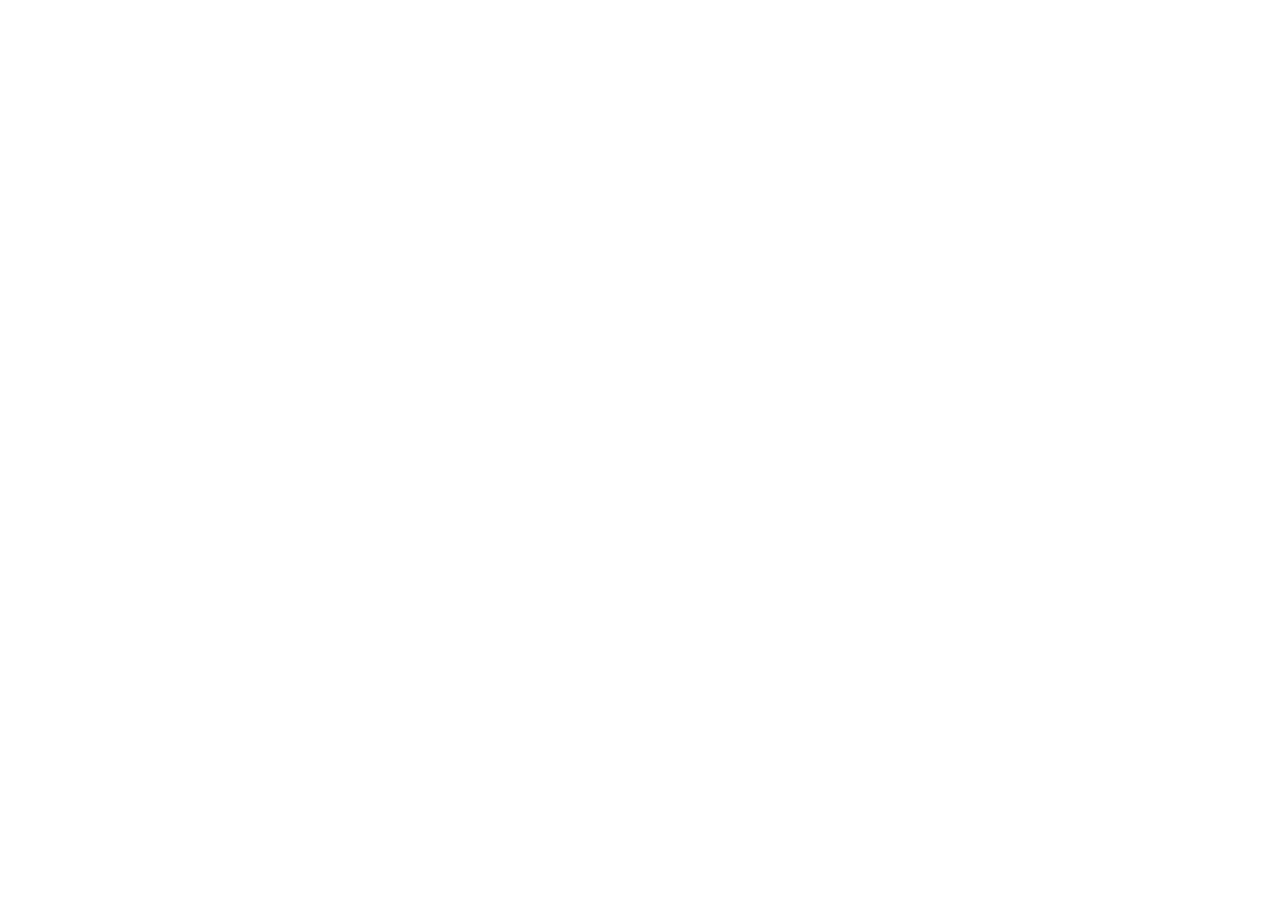
==== index.html @ 84ba2d63 "Initial commit" ====
<!DOCTYPE html>
<html lang="en">
<head>
    <meta charset="UTF-8">
    <meta name="viewport" content="width=device-width, initial-scale=1.0">
    <title>Portfolio</title>
</head>
<body>
    
</body>
</html>
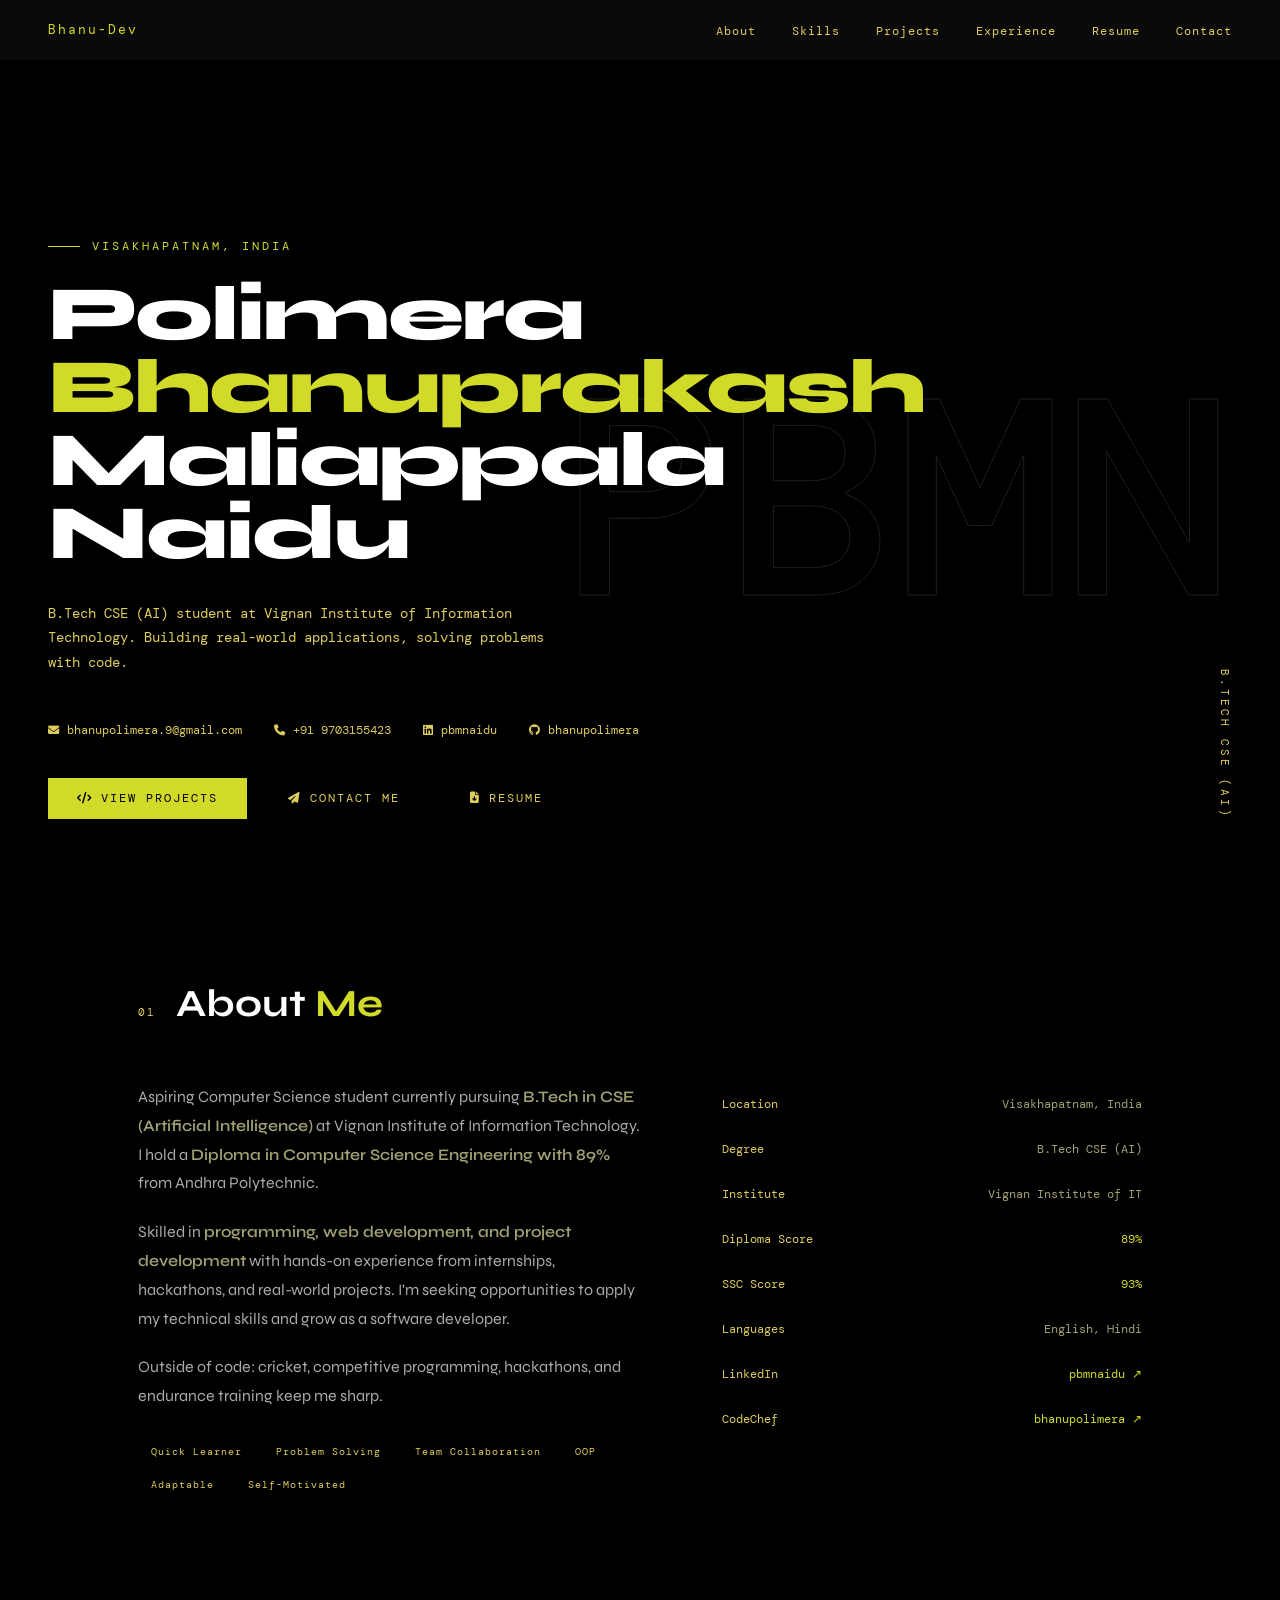
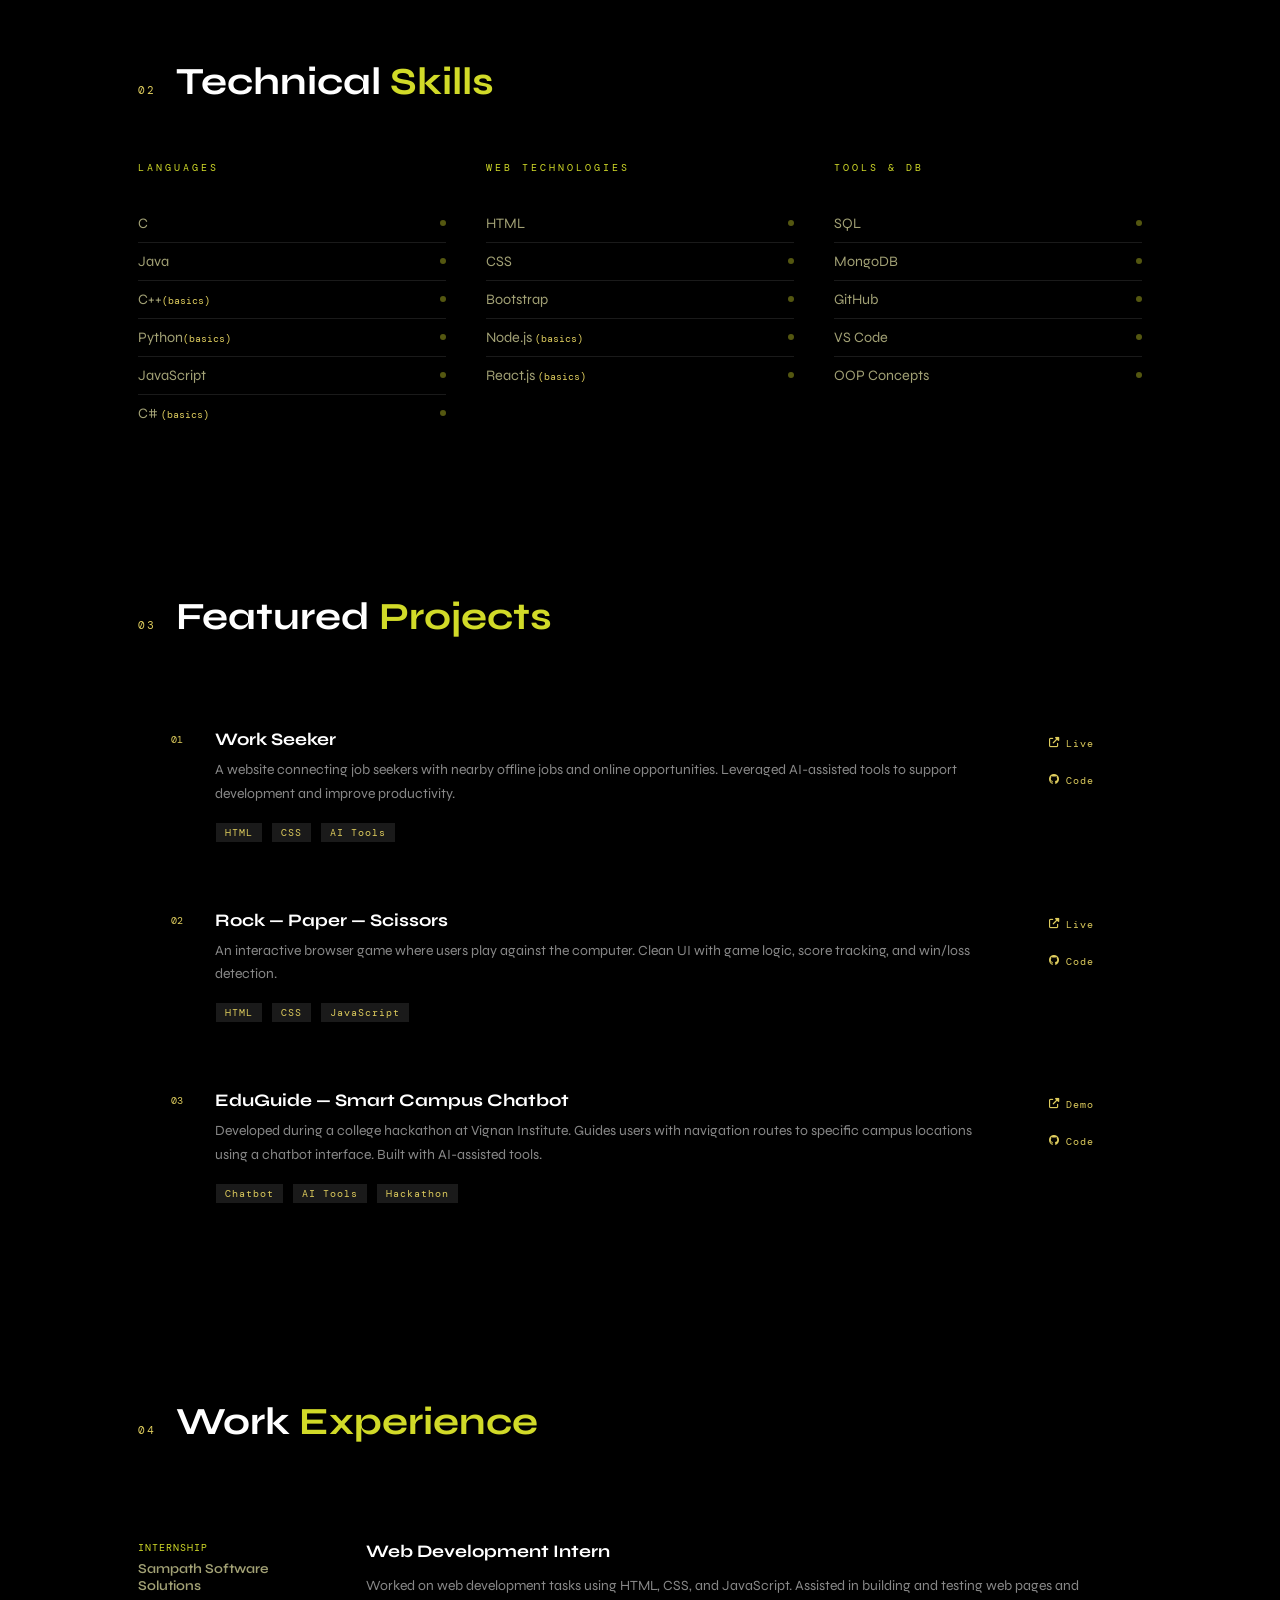
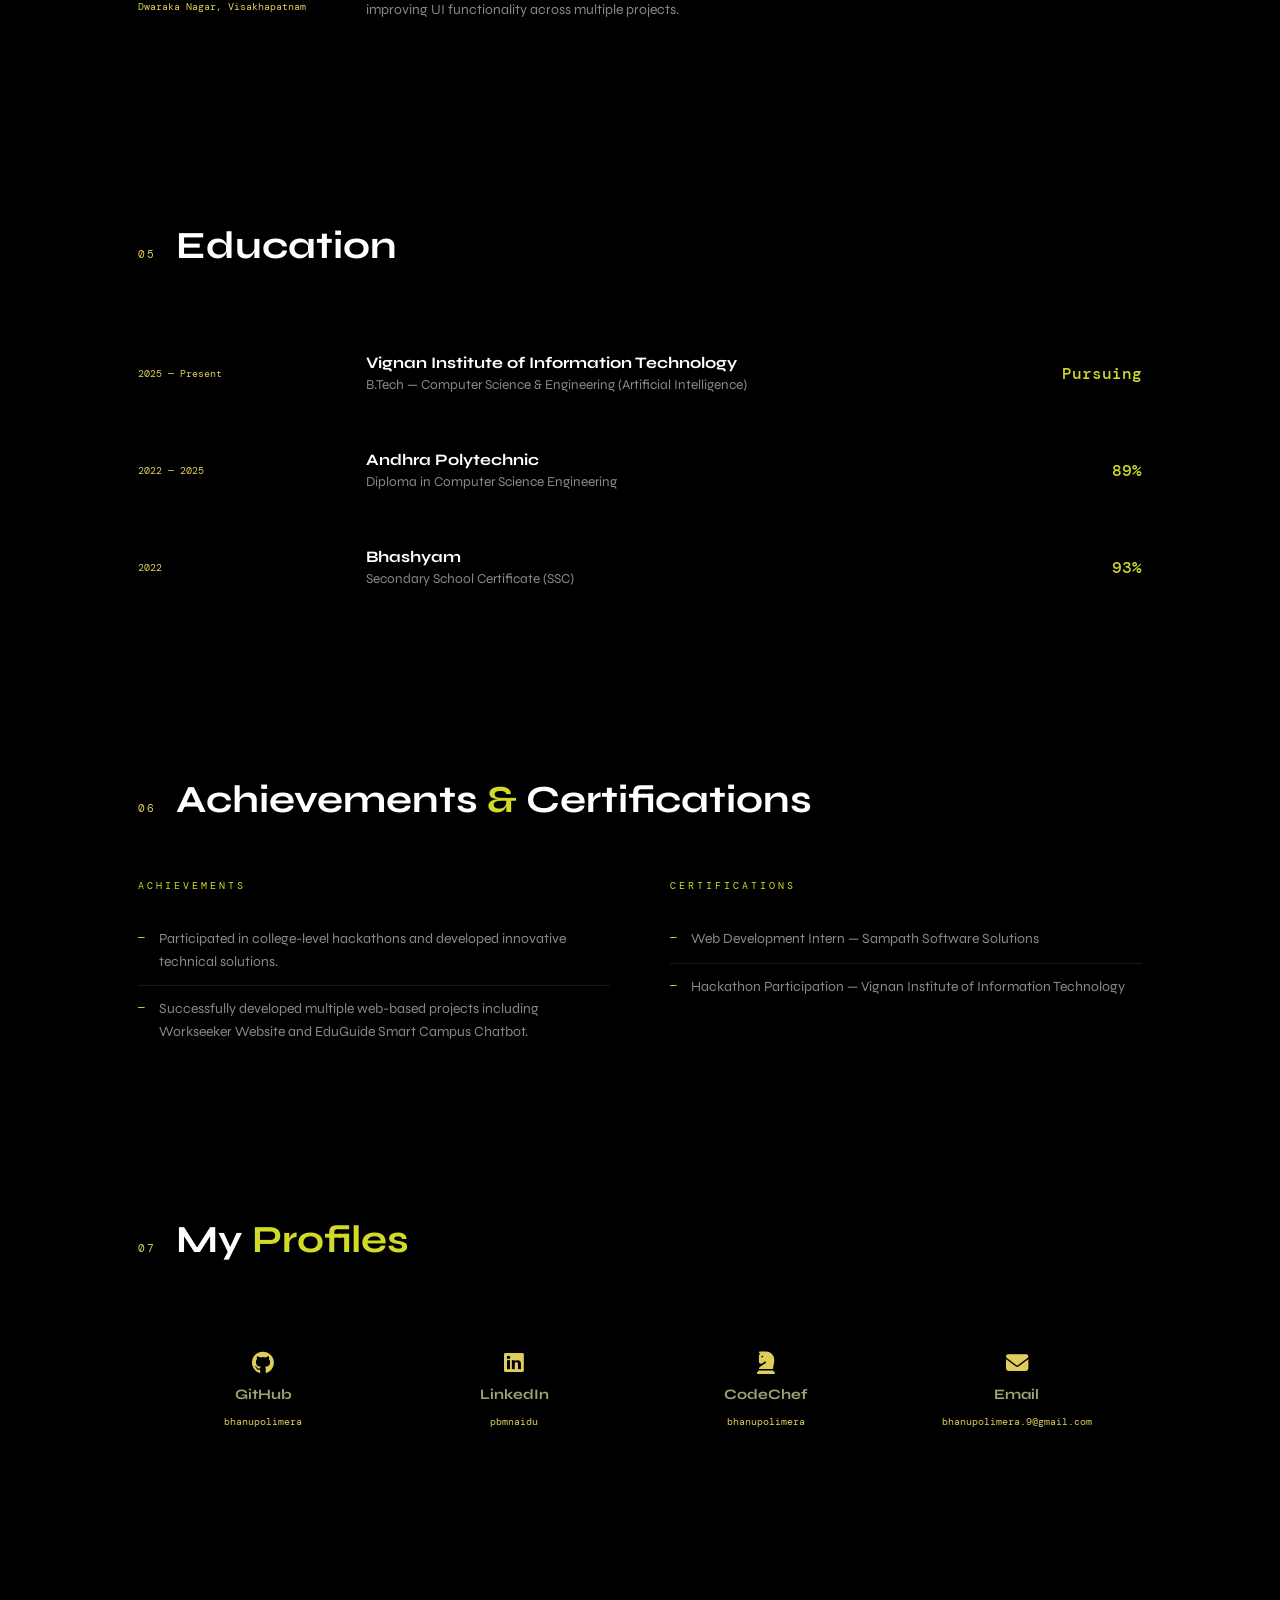
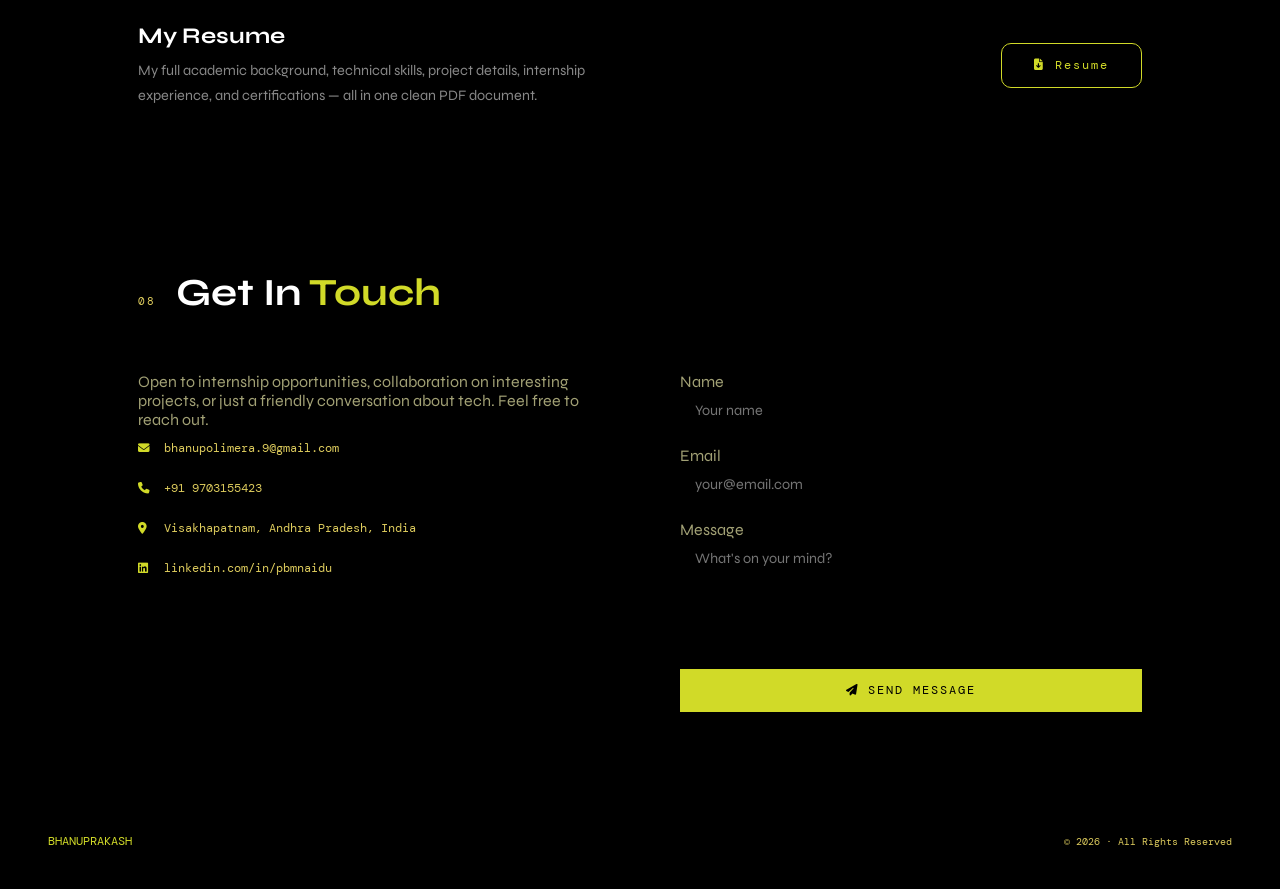
==== commit 07207968: "Add files via upload intial commit" ====
--- a/index.html
+++ b/index.html
@@ -1,11 +1,394 @@
-<!DOCTYPE html>
-<html lang="en">
-<head>
-    <meta charset="UTF-8">
-    <meta name="viewport" content="width=device-width, initial-scale=1.0">
-    <title>Portfolio</title>
-</head>
-<body>
-    
-</body>
+<!DOCTYPE html>
+<html lang="en">
+<head>
+<meta charset="UTF-8">
+<meta name="viewport" content="width=device-width, initial-scale=1.0">
+<title>Bhanu Prakash — Portfolio</title>
+<link href="https://fonts.googleapis.com/css2?family=DM+Mono:wght@300;400;500&family=Syne:wght@400;600;700;800&display=swap" rel="stylesheet">
+<link rel="stylesheet" href="https://cdnjs.cloudflare.com/ajax/libs/font-awesome/6.4.0/css/all.min.css">
+<link rel="stylesheet" href="style.css">
+</head>
+<body>
+
+  
+
+<!-- NAV -->
+<nav id="nav">
+  <div class="logo" class="nav-links">Bhanu-Dev</div>
+  <ul class="nav-links" id="navLinks">
+    <li><a href="#about">About</a></li>
+    <li><a href="#skills">Skills</a></li>
+    <li><a href="#projects">Projects</a></li>
+    <li><a href="#experience">Experience</a></li>
+    <li><a href="#resume">Resume</a></li>
+    <li><a href="#contact">Contact</a></li>
+  </ul>
+  <button class="ham" id="ham" onclick="toggleNav()"><span></span><span></span><span></span></button>
+</nav>
+
+<!-- HERO -->
+<section id="hero">
+  <div class="hero-bg-number"  id="hero-bg">PBMN</div>
+  <div class="hero-content">
+    <div class="hero-tag">Visakhapatnam, India</div>
+    <h1>Polimera<br><em>Bhanuprakash</em><br>Maliappala Naidu</h1>
+    <p class="hero-sub">B.Tech CSE (AI) student at Vignan Institute of Information Technology. Building real-world applications, solving problems with code.</p>
+    <div class="hero-meta">
+      <a href="mailto:bhanupolimera.9@gmail.com"><i class="fas fa-envelope"></i> bhanupolimera.9@gmail.com</a>
+      <a href="tel:+919703155423"><i class="fas fa-phone"></i> +91 9703155423</a>
+      <a href="https://linkedin.com/in/pbmnaidu" target="_blank"><i class="fab fa-linkedin"></i> pbmnaidu</a>
+      <a href="https://github.com/bhanupolimera" target="_blank"><i class="fab fa-github"></i> bhanupolimera</a>
+    </div>
+    <div class="hero-btns">
+      <a href="#projects" class="btn btn-fill"><i class="fas fa-code"></i> View Projects</a>
+      <a href="#contact" class="btn btn-outline"><i class="fas fa-paper-plane"></i> Contact Me</a>
+      <a href="#resume" class="btn btn-outline"><i class="fas fa-file-download"></i> Resume</a>
+    </div>
+  </div>
+  <div class="type-line">B.TECH CSE (AI)</div>
+</section>
+
+<!-- ABOUT -->
+<section id="about">
+  <div class="wrap">
+    <div class="sec-head reveal">
+      <span class="sec-num">01</span>
+      <h2 class="sec-title">About <span>Me</span></h2>
+      <div class="sec-line"></div>
+    </div>
+    <div class="about-grid">
+      <div class="about-body reveal">
+        <p>Aspiring Computer Science student currently pursuing <strong>B.Tech in CSE (Artificial Intelligence)</strong> at Vignan Institute of Information Technology. I hold a <strong>Diploma in Computer Science Engineering with 89%</strong> from Andhra Polytechnic.</p>
+        <p>Skilled in <strong>programming, web development, and project development</strong> with hands-on experience from internships, hackathons, and real-world projects. I'm seeking opportunities to apply my technical skills and grow as a software developer.</p>
+        <p>Outside of code: cricket, competitive programming, hackathons, and endurance training keep me sharp.</p>
+        <div class="about-tags">
+          <span class="tag">Quick Learner</span>
+          <span class="tag">Problem Solving</span>
+          <span class="tag">Team Collaboration</span>
+          <span class="tag">OOP</span>
+          <span class="tag">Adaptable</span>
+          <span class="tag">Self-Motivated</span>
+        </div>
+      </div>
+      <div class="about-sidebar reveal">
+        <div class="info-row">
+          <span class="info-label">Location</span>
+          <span class="info-val">Visakhapatnam, India</span>
+        </div>
+        <div class="info-row">
+          <span class="info-label">Degree</span>
+          <span class="info-val">B.Tech CSE (AI)</span>
+        </div>
+        <div class="info-row">
+          <span class="info-label">Institute</span>
+          <span class="info-val">Vignan Institute of IT</span>
+        </div>
+        <div class="info-row">
+          <span class="info-label">Diploma Score</span>
+          <span class="info-val" style="color:var(--accent)">89%</span>
+        </div>
+        <div class="info-row">
+          <span class="info-label">SSC Score</span>
+          <span class="info-val" style="color:var(--accent)">93%</span>
+        </div>
+        <div class="info-row">
+          <span class="info-label">Languages</span>
+          <span class="info-val">English, Hindi</span>
+        </div>
+        <div class="info-row">
+          <span class="info-label">LinkedIn</span>
+          <span class="info-val"><a href="https://linkedin.com/in/pbmnaidu" target="_blank">pbmnaidu ↗</a></span>
+        </div>
+        <div class="info-row">
+          <span class="info-label">CodeChef</span>
+          <span class="info-val"><a href="#" style="color:var(--accent)">bhanupolimera ↗</a></span>
+        </div>
+      </div>
+    </div>
+  </div>
+</section>
+
+<!-- SKILLS -->
+<section id="skills">
+  <div class="wrap">
+    <div class="sec-head reveal">
+      <span class="sec-num">02</span>
+      <h2 class="sec-title">Technical <span>Skills</span></h2>
+      <div class="sec-line"></div>
+    </div>
+    <div class="skills-cols">
+      <div class="reveal">
+        <div class="skill-group-title">Languages</div>
+        <div class="skill-item"><span class="skill-name">C</span><span class="skill-dot"></span></div>
+        <div class="skill-item"><span class="skill-name">Java</span><span class="skill-dot"></span></div>
+        <div class="skill-item"><span class="skill-name">C++<span class="skill-tag-note">(basics)</span></span><span class="skill-dot"></span></div>
+        <div class="skill-item"><span class="skill-name">Python<span class="skill-tag-note">(basics)</span></span><span class="skill-dot"></span></div>
+        <div class="skill-item"><span class="skill-name">JavaScript</span><span class="skill-dot"></span></div>
+        <div class="skill-item"><span class="skill-name">C# <span class="skill-tag-note">(basics)</span></span><span class="skill-dot"></span></div>
+      </div>
+      <div class="reveal">
+        <div class="skill-group-title">Web Technologies</div>
+        <div class="skill-item"><span class="skill-name">HTML</span><span class="skill-dot"></span></div>
+        <div class="skill-item"><span class="skill-name">CSS</span><span class="skill-dot"></span></div>
+        <div class="skill-item"><span class="skill-name">Bootstrap</span><span class="skill-dot"></span></div>
+        <div class="skill-item"><span class="skill-name">Node.js <span class="skill-tag-note">(basics)</span></span><span class="skill-dot"></span></div>
+        <div class="skill-item"><span class="skill-name">React.js <span class="skill-tag-note">(basics)</span></span><span class="skill-dot"></span></div>
+      </div>
+      <div class="reveal">
+        <div class="skill-group-title">Tools & DB</div>
+        <div class="skill-item"><span class="skill-name">SQL</span><span class="skill-dot"></span></div>
+        <div class="skill-item"><span class="skill-name">MongoDB</span><span class="skill-dot"></span></div>
+        <div class="skill-item"><span class="skill-name">GitHub</span><span class="skill-dot"></span></div>
+        <div class="skill-item"><span class="skill-name">VS Code</span><span class="skill-dot"></span></div>
+        <div class="skill-item"><span class="skill-name">OOP Concepts</span><span class="skill-dot"></span></div>
+      </div>
+    </div>
+  </div>
+</section>
+
+<!-- PROJECTS -->
+<section id="projects">
+  <div class="wrap">
+    <div class="sec-head reveal">
+      <span class="sec-num">03</span>
+      <h2 class="sec-title">Featured <span>Projects</span></h2>
+      <div class="sec-line"></div>
+    </div>
+    <div class="projects-list">
+
+      <div class="project-item reveal">
+        <div class="project-num">01</div>
+        <div>
+          <div class="project-title">Work Seeker</div>
+          <p class="project-desc">A website connecting job seekers with nearby offline jobs and online opportunities. Leveraged AI-assisted tools to support development and improve productivity.</p>
+          <div class="project-techs">
+            <span class="tech-badge">HTML</span>
+            <span class="tech-badge">CSS</span>
+            <span class="tech-badge">AI Tools</span>
+          </div>
+        </div>
+        <div class="project-links">
+          <a href="#" class="p-link"><i class="fas fa-external-link-alt"></i> Live</a>
+          <a href="https://github.com/bhanupolimera" class="p-link" target="_blank"><i class="fab fa-github"></i> Code</a>
+        </div>
+      </div>
+
+      <div class="project-item reveal">
+        <div class="project-num">02</div>
+        <div>
+          <div class="project-title">Rock — Paper — Scissors</div>
+          <p class="project-desc">An interactive browser game where users play against the computer. Clean UI with game logic, score tracking, and win/loss detection.</p>
+          <div class="project-techs">
+            <span class="tech-badge">HTML</span>
+            <span class="tech-badge">CSS</span>
+            <span class="tech-badge">JavaScript</span>
+          </div>
+        </div>
+        <div class="project-links">
+          <a href="#" class="p-link"><i class="fas fa-external-link-alt"></i> Live</a>
+          <a href="https://github.com/bhanupolimera" class="p-link" target="_blank"><i class="fab fa-github"></i> Code</a>
+        </div>
+      </div>
+
+      <div class="project-item reveal">
+        <div class="project-num">03</div>
+        <div>
+          <div class="project-title">EduGuide — Smart Campus Chatbot</div>
+          <p class="project-desc">Developed during a college hackathon at Vignan Institute. Guides users with navigation routes to specific campus locations using a chatbot interface. Built with AI-assisted tools.</p>
+          <div class="project-techs">
+            <span class="tech-badge">Chatbot</span>
+            <span class="tech-badge">AI Tools</span>
+            <span class="tech-badge">Hackathon</span>
+          </div>
+        </div>
+        <div class="project-links">
+          <a href="#" class="p-link"><i class="fas fa-external-link-alt"></i> Demo</a>
+          <a href="https://github.com/bhanupolimera" class="p-link" target="_blank"><i class="fab fa-github"></i> Code</a>
+        </div>
+      </div>
+
+    </div>
+  </div>
+</section>
+
+<!-- EXPERIENCE -->
+<section id="experience">
+  <div class="wrap">
+    <div class="sec-head reveal">
+      <span class="sec-num">04</span>
+      <h2 class="sec-title">Work <span>Experience</span></h2>
+      <div class="sec-line"></div>
+    </div>
+    <div class="exp-item reveal">
+      <div class="exp-left">
+        <span class="exp-period">INTERNSHIP</span>
+        <span class="exp-company">Sampath Software Solutions</span>
+        <span class="exp-loc">Dwaraka Nagar, Visakhapatnam</span>
+      </div>
+      <div>
+        <div class="exp-role">Web Development Intern</div>
+        <p class="exp-desc">Worked on web development tasks using HTML, CSS, and JavaScript. Assisted in building and testing web pages and improving UI functionality across multiple projects.</p>
+      </div>
+    </div>
+  </div>
+</section>
+
+<!-- EDUCATION -->
+<section id="education">
+  <div class="wrap">
+    <div class="sec-head reveal">
+      <span class="sec-num">05</span>
+      <h2 class="sec-title">Education</h2>
+      <div class="sec-line"></div>
+    </div>
+    <div class="edu-list">
+      <div class="edu-item reveal">
+        <div class="edu-year">2025 — Present</div>
+        <div>
+          <div class="edu-school">Vignan Institute of Information Technology</div>
+          <div class="edu-degree">B.Tech — Computer Science &amp; Engineering (Artificial Intelligence)</div>
+        </div>
+        <div class="edu-score">Pursuing</div>
+      </div>
+      <div class="edu-item reveal">
+        <div class="edu-year">2022 — 2025</div>
+        <div>
+          <div class="edu-school">Andhra Polytechnic</div>
+          <div class="edu-degree">Diploma in Computer Science Engineering</div>
+        </div>
+        <div class="edu-score">89%</div>
+      </div>
+      <div class="edu-item reveal">
+        <div class="edu-year">2022</div>
+        <div>
+          <div class="edu-school">Bhashyam</div>
+          <div class="edu-degree">Secondary School Certificate (SSC)</div>
+        </div>
+        <div class="edu-score">93%</div>
+      </div>
+    </div>
+  </div>
+</section>
+
+<!-- ACHIEVEMENTS & CERTS -->
+<section id="achievements">
+  <div class="wrap">
+    <div class="sec-head reveal">
+      <span class="sec-num">06</span>
+      <h2 class="sec-title">Achievements <span>&</span> Certifications</h2>
+      <div class="sec-line"></div>
+    </div>
+    <div class="two-col">
+      <div class="reveal">
+        <div class="list-section-title">Achievements</div>
+        <ul class="plain-list">
+          <li>Participated in college-level hackathons and developed innovative technical solutions.</li>
+          <li>Successfully developed multiple web-based projects including Workseeker Website and EduGuide Smart Campus Chatbot.</li>
+        </ul>
+      </div>
+      <div class="reveal">
+        <div class="list-section-title">Certifications</div>
+        <ul class="plain-list">
+          <li>Web Development Intern — Sampath Software Solutions</li>
+          <li>Hackathon Participation — Vignan Institute of Information Technology</li>
+        </ul>
+      </div>
+    </div>
+  </div>
+</section>
+
+<!-- PROFILES -->
+<section id="profiles">
+  <div class="wrap">
+    <div class="sec-head reveal">
+      <span class="sec-num">07</span>
+      <h2 class="sec-title">My <span>Profiles</span></h2>
+      <div class="sec-line"></div>
+    </div>
+    <div class="profiles-row reveal">
+      <a href="https://github.com/bhanupolimera" target="_blank" class="profile-card">
+        <i class="fab fa-github"></i>
+        <div class="p-name">GitHub</div>
+        <div class="p-handle">bhanupolimera</div>
+      </a>
+      <a href="https://linkedin.com/in/pbmnaidu" target="_blank" class="profile-card">
+        <i class="fab fa-linkedin"></i>
+        <div class="p-name">LinkedIn</div>
+        <div class="p-handle">pbmnaidu</div>
+      </a>
+      <a href="https://www.codechef.com/users/bhanupolimera" target="_blank" class="profile-card">
+        <i class="fas fa-chess-knight"></i>
+        <div class="p-name">CodeChef</div>
+        <div class="p-handle">bhanupolimera</div>
+      </a>
+      <a href="mailto:bhanupolimera.9@gmail.com" class="profile-card">
+        <i class="fas fa-envelope"></i>
+        <div class="p-name">Email</div>
+        <div class="p-handle">bhanupolimera.9@gmail.com</div>
+      </a>
+    </div>
+  </div>
+</section>
+
+<!-- RESUME -->
+<section id="resume">
+  <div class="wrap">
+    <div class="resume-inner reveal">
+      <div class="resume-text">
+        <h3>My Resume</h3>
+        <p>My full academic background, technical skills, project details, internship experience, and certifications — all in one clean PDF document.</p>
+      </div>
+      <a href="BHANU-RESUME.pdf" class="resume-btn">
+        <i class="fas fa-file-download"></i> Resume
+      </a>
+    </div>
+  </div>
+</section>
+
+<!-- CONTACT -->
+<section id="contact">
+  <div class="wrap">
+    <div class="sec-head reveal">
+      <span class="sec-num">08</span>
+      <h2 class="sec-title">Get In <span>Touch</span></h2>
+      <div class="sec-line"></div>
+    </div>
+    <div class="contact-grid">
+      <div class="reveal">
+        <p>Open to internship opportunities, collaboration on interesting projects, or just a friendly conversation about tech. Feel free to reach out.</p>
+        <div class="contact-detail"><i class="fas fa-envelope"></i> <a href="mailto:bhanupolimera.9@gmail.com">bhanupolimera.9@gmail.com</a></div>
+        <div class="contact-detail"><i class="fas fa-phone"></i> +91 9703155423</div>
+        <div class="contact-detail"><i class="fas fa-map-marker-alt"></i> Visakhapatnam, Andhra Pradesh, India</div>
+        <div class="contact-detail"><i class="fab fa-linkedin"></i> <a href="https://linkedin.com/in/pbmnaidu" target="_blank">linkedin.com/in/pbmnaidu</a></div>
+      </div>
+      <div class="reveal">
+        <div class="form-field">
+          <lable>Name</label>
+          <input type="text" id="fName" placeholder="Your name">
+        </div>
+        <div class="form-field">
+          <lable>Email</label>
+          <input type="email" id="fEmail" placeholder="your@email.com">
+        </div>
+        <div class="form-field">
+          <lable>Message</label>
+          <textarea id="fMsg" placeholder="What's on your mind?"></textarea>
+        </div>
+        <button class="form-submit" onclick="send()"><i class="fas fa-paper-plane"></i> Send Message</button>
+      </div>
+    </div>
+  </div>
+</section>
+
+<!-- FOOTER -->
+<footer>
+  <div class="footer-logo"><span>BHANUPRAKASH</span></div>
+  <div class="footer-right">© 2026 · All Rights Reserved</div>
+</footer>
+
+<div class="toast" id="toast"></div>
+
+<script src="script.js">
+</script>
+</body>
 </html>
--- a/style.css
+++ b/style.css
@@ -0,0 +1,335 @@
+
+*, *::before, *::after { margin: 0; padding: 0; box-sizing: border-box; }
+html { scroll-behavior: smooth; }
+
+:root {
+  --bg: #000000;
+  --surface: #000000;
+  --border: #000000;
+  --accent: #d1da28;
+  --text: #a2a175;
+  --muted: #decc5d;
+  --font-display: 'Syne', sans-serif;
+  --font-mono: 'DM Mono', monospace;
+}
+
+body { background: var(--bg); color: var(--text); font-family: var(--font-display); overflow-x: hidden; }
+
+/* scrollbar */
+::-webkit-scrollbar { width: 3px; }
+::-webkit-scrollbar-thumb { background: var(--accent); }
+
+/* NAV */
+nav {
+  position: fixed; top: 0; width: 100%; z-index: 100;
+  display: flex; justify-content: space-between; align-items: center;
+  padding: 20px 48px;
+  background: rgba(12,12,12,0.9);
+  backdrop-filter: blur(12px);
+  border-bottom: 1px solid transparent;
+  transition: border-color 0.3s;
+}
+nav.scrolled { border-color: var(--border); }
+.logo { font-family: var(--font-mono); font-size: 0.8rem; color: var(--accent); letter-spacing: 2px;}
+.nav-links { display: flex; gap: 36px; list-style: none; }
+.nav-links a { font-family: var(--font-mono); font-size: 0.72rem; color: var(--muted); text-decoration: none; letter-spacing: 1px;  transition: color 0.2s; }
+.nav-links a:hover { color: var(--muted);background-color: #333; border-radius: 10px;padding: 5px; }
+.ham { display: none; flex-direction: column; gap: 5px; color: var(--accent); cursor: pointer; background: none; border: 1px; }
+.ham span { width: 22px; height: 1.5px; background: var(--text); display: block; transition: all 0.3s; }
+
+/* HERO */
+#hero {
+  min-height: 100vh;
+  display: flex; align-items: flex-end;
+  padding: 0 48px 80px;
+  position: relative;
+  border-bottom: 1px solid var(--border);
+}
+#hero-bg{
+  margin-top: 50px;
+}
+.hero-bg-number {
+  position: absolute; right: 48px; top: 50%;
+  transform: translateY(-50%);
+  font-family: var(--font-mono);
+  font-size: clamp(180px, 22vw, 280px);
+  font-weight: 450;
+  color: transparent;
+  -webkit-text-stroke: 1px #1e1e1e;
+  user-select: none;
+  pointer-events: none;
+  line-height: 1;
+}
+.hero-content { max-width: 720px; position: relative; z-index: 1; }
+.hero-tag {
+  font-family: var(--font-mono); font-size: 0.72rem;
+  color: var(--accent); letter-spacing: 3px; text-transform: uppercase;
+  margin-bottom: 24px; display: flex; align-items: center; gap: 12px;
+}
+.hero-tag::before { content: ''; width: 32px; height: 1px; background: var(--accent); }
+h1 {
+  font-size: clamp(2.8rem, 6vw, 5.5rem);
+  font-weight: 800; line-height: 0.95;
+  letter-spacing: -2px; color: #fff;
+  margin-bottom: 32px;
+}
+h1 em { font-style: normal; color: var(--accent); }
+.hero-sub {
+  font-family: var(--font-mono); font-size: 0.85rem;
+  color: var(--muted); line-height: 1.8; max-width: 520px;
+  margin-bottom: 48px;
+}
+.hero-meta {
+  display: flex; gap: 32px; flex-wrap: wrap;
+  font-family: var(--font-mono); font-size: 0.72rem; color: var(--muted);
+  margin-bottom: 40px;
+}
+.hero-meta a { color: var(--muted); text-decoration: none; display: flex; align-items: center; gap: 8px; transition: color 0.2s; }
+.hero-meta a:hover { color: var(--accent); }
+.hero-meta i { font-size: 0.7rem; }
+.hero-btns { display: flex; gap: 12px; flex-wrap: wrap; }
+.btn {
+  font-family: var(--font-mono); font-size: 0.72rem; letter-spacing: 2px;
+  text-transform: uppercase; padding: 12px 28px; text-decoration: none;
+  border: 1px solid; transition: all 0.2s; display: inline-flex; align-items: center; gap: 8px;
+}
+.btn-fill { background: var(--accent); border-color: var(--accent); color: #000; }
+.btn-fill:hover { background: transparent; color: var(--accent);border-radius: 10px; }
+.btn-outline { background: transparent; border-color: var(--border); color: var(--muted); }
+.btn-outline:hover { border-color: var(--text); color: var(--text); }
+
+/* TYPE indicator */
+.type-line {
+  position: absolute; bottom: 80px; right: 48px;
+  font-family: var(--font-mono); font-size: 0.7rem; color: var(--muted);
+  writing-mode: vertical-lr; letter-spacing: 3px;
+  display: flex; align-items: center; gap: 16px;
+}
+.type-line::before { content: ''; width: 1px; height: 60px; background: var(--border); }
+
+/* SECTIONS */
+section { border-bottom: 1px solid var(--border); }
+.wrap { max-width: 1100px; margin: 0 auto; padding: 80px 48px; }
+
+.sec-head {
+  display: flex; align-items: baseline; gap: 20px;
+  margin-bottom: 56px;
+}
+.sec-num { font-family: var(--font-mono); font-size: 0.7rem; color: var(--muted); letter-spacing: 2px; }
+.sec-title { font-size: clamp(1.6rem, 3vw, 2.4rem); font-weight: 700; color: #fff; }
+.sec-title span { color: var(--accent); }
+.sec-line { flex: 1; height: 1px; background: var(--border); margin-left: 20px; }
+
+/* ABOUT */
+.about-grid { display: grid; grid-template-columns: 1.2fr 1fr; gap: 80px; align-items: start; }
+.about-body p { font-size: 1rem; line-height: 1.8; color: #aaa; margin-bottom: 20px; }
+.about-body strong { color: var(--text); font-weight: 600; }
+.about-tags { display: flex; flex-wrap: wrap; gap: 8px; margin-top: 28px; }
+.tag {
+  font-family: var(--font-mono); font-size: 0.65rem; letter-spacing: 1px;
+  padding: 5px 12px; border: 1px solid var(--border); color: var(--muted);
+  transition: all 0.2s;
+}
+.tag:hover { border-color: var(--accent); color: var(--accent); }
+.about-sidebar { display: flex; flex-direction: column; gap: 1px; }
+.info-row {
+  display: flex; justify-content: space-between; align-items: center;
+  padding: 14px 0; border-bottom: 1px solid var(--border);
+  font-family: var(--font-mono); font-size: 0.72rem;
+}
+.info-row:last-child { border-bottom: none; }
+.info-label { color: var(--muted); }
+.info-val { color: var(--text); text-align: right; }
+.info-val a { color: var(--accent); text-decoration: none; }
+
+/* SKILLS */
+.skills-cols { display: grid; grid-template-columns: repeat(3, 1fr); gap: 40px; }
+.skill-group-title {
+  font-family: var(--font-mono); font-size: 0.65rem; color: var(--accent);
+  letter-spacing: 3px; text-transform: uppercase; margin-bottom: 20px;
+  padding-bottom: 10px; border-bottom: 1px solid var(--border);
+}
+.skill-item {
+  display: flex; justify-content: space-between; align-items: center;
+  padding: 10px 0; border-bottom: 1px solid #1a1a1a;
+}
+.skill-item:last-child { border-bottom: none; }
+.skill-name { font-size: 0.9rem; color: var(--text); }
+.skill-dot {
+  width: 6px; height: 6px; border-radius: 50%;
+  background: var(--accent); opacity: 0.4;
+  transition: opacity 0.3s;
+}
+.skill-item:hover .skill-dot { opacity: 1; }
+.skill-tag-note { font-family: var(--font-mono); font-size: 0.6rem; color: var(--muted); }
+
+/* PROJECTS */
+.projects-list { display: flex; flex-direction: column; gap: 1px; }
+.project-item {
+  background: var(--surface);
+  border: 1px solid var(--border);
+  padding: 32px;
+  display: grid; grid-template-columns: auto 1fr auto;
+  gap: 32px; align-items: start;
+  transition: border-color 0.2s, background 0.2s;
+}
+.project-item:hover { border-color: #333; background: #181818;border-radius: 10px; }
+.project-num { font-family: var(--font-mono); font-size: 0.65rem; color: var(--muted); padding-top: 4px; }
+.project-title { font-size: 1.1rem; font-weight: 700; color: #fff; margin-bottom: 8px; }
+.project-desc { font-size: 0.875rem; color: #888; line-height: 1.7; margin-bottom: 16px; }
+.project-techs { display: flex; gap: 8px; flex-wrap: wrap; }
+.tech-badge {
+  font-family: var(--font-mono); font-size: 0.6rem; letter-spacing: 1px;
+  padding: 3px 9px; background: #1a1a1a; border: 1px solid var(--border); color: var(--muted);
+}
+.project-links { display: flex; flex-direction: column; gap: 8px; align-items: flex-end; }
+.p-link {
+  font-family: var(--font-mono); font-size: 0.65rem; letter-spacing: 1px;
+  padding: 7px 14px; border: 1px solid var(--border); color: var(--muted);
+  text-decoration: none; transition: all 0.2s; white-space: nowrap;
+  display: flex; align-items: center; gap: 6px;
+}
+.p-link:hover { border-color: var(--accent); color: var(--accent); }
+
+/* EXPERIENCE */
+.exp-item {
+  display: grid; grid-template-columns: 180px 1fr; gap: 48px;
+  padding: 40px 0; border-bottom: 1px solid var(--border);
+}
+.exp-item:last-child { border-bottom: none; }
+.exp-left { display: flex; flex-direction: column; gap: 6px; }
+.exp-period { font-family: var(--font-mono); font-size: 0.65rem; color: var(--accent); letter-spacing: 1px; }
+.exp-company { font-size: 0.85rem; font-weight: 600; color: var(--text); }
+.exp-loc { font-family: var(--font-mono); font-size: 0.62rem; color: var(--muted); }
+.exp-role { font-size: 1.1rem; font-weight: 700; color: #fff; margin-bottom: 12px; }
+.exp-desc { font-size: 0.875rem; color: #888; line-height: 1.7; }
+
+/* EDUCATION */
+.edu-list { display: flex; flex-direction: column; gap: 0; }
+.edu-item {
+  display: grid; grid-template-columns: 180px 1fr auto;
+  gap: 48px; align-items: center;
+  padding: 28px 0; border-bottom: 1px solid var(--border);
+}
+.edu-item:last-child { border-bottom: none; }
+.edu-year { font-family: var(--font-mono); font-size: 0.65rem; color: var(--muted); }
+.edu-school { font-weight: 700; color: #fff; font-size: 1rem; }
+.edu-degree { font-size: 0.85rem; color: #888; margin-top: 4px; }
+.edu-score { font-family: var(--font-mono); font-size: 1rem; color: var(--accent); font-weight: 500; }
+
+/* ACHIEVEMENTS & CERTS */
+.two-col { display: grid; grid-template-columns: 1fr 1fr; gap: 60px; }
+.list-section-title { font-family: var(--font-mono); font-size: 0.65rem; color: var(--accent); letter-spacing: 3px; text-transform: uppercase; margin-bottom: 24px; }
+.plain-list { list-style: none; display: flex; flex-direction: column; gap: 0; }
+.plain-list li {
+  font-size: 0.875rem; color: #888; line-height: 1.6;
+  padding: 12px 0; border-bottom: 1px solid #1a1a1a;
+  display: flex; gap: 14px; align-items: flex-start;
+}
+.plain-list li:last-child { border-bottom: none; }
+.plain-list li::before { content: '—'; color: var(--accent); font-family: var(--font-mono); font-size: 0.7rem; flex-shrink: 0; margin-top: 2px; }
+
+/* PROFILES */
+.profiles-row { display: flex; gap: 1px; }
+.profile-card {
+  flex: 1; background: var(--surface); border: 1px solid var(--border);
+  padding: 32px 24px; text-align: center; text-decoration: none;
+  transition: border-color 0.2s, background 0.2s;
+  display: flex; flex-direction: column; align-items: center; gap: 12px;
+}
+.profile-card:hover { border-color: var(--accent); background: #181818; border-radius: 20px;}
+.profile-card i { font-size: 1.4rem; color: var(--muted); transition: color 0.2s; }
+.profile-card:hover i { color: var(--accent); }
+.profile-card .p-name { font-weight: 700; font-size: 0.9rem; color: var(--text); }
+.profile-card .p-handle { font-family: var(--font-mono); font-size: 0.65rem; color: var(--muted); }
+
+/* CONTACT */
+.contact-grid { display: grid; grid-template-columns: 1fr 1fr; gap: 80px; }
+.contact-left p { font-size: 0.95rem; color: #888; line-height: 1.8; margin-bottom: 32px; }
+.contact-detail { font-family: var(--font-mono); font-size: 0.72rem; color: var(--muted); padding: 12px 0; border-bottom: 1px solid var(--border); display: flex; align-items: center; gap: 12px; }
+.contact-detail i { color: var(--accent); width: 14px; }
+.contact-detail a { color: var(--muted); text-decoration: none; }
+.contact-detail a:hover { color: var(--accent); }
+.form-field { margin-bottom: 16px; }
+.form-field label { font-family: var(--font-mono); font-size: 0.62rem; color: var(--muted); letter-spacing: 2px; display: block; margin-bottom: 6px; }
+.form-field input, .form-field textarea {
+  width: 100%; background: var(--surface); border: 1px solid var(--border);
+  color: var(--text); font-family: var(--font-display); font-size: 0.9rem;
+  padding: 10px 14px; outline: none; transition: border-color 0.2s; resize: none;
+}
+.form-field input:focus, .form-field textarea:focus { border-color: var(--accent); }
+.form-field textarea { height: 110px; }
+.form-submit {
+  width: 100%; background: var(--accent); border: none; color: #000;
+  font-family: var(--font-mono); font-size: 0.72rem; letter-spacing: 2px;
+  text-transform: uppercase; padding: 14px; cursor: pointer; transition: opacity 0.2s;
+  display: flex; align-items: center; justify-content: center; gap: 8px;
+}
+.form-submit:hover { opacity: 0.85; }
+
+/* RESUME SECTION */
+.resume-inner { display: flex; align-items: center; justify-content: space-between; gap: 40px; flex-wrap: wrap; }
+.resume-text h3 { font-size: 1.4rem; font-weight: 700; color: #fff; margin-bottom: 10px; }
+.resume-text p { font-size: 0.9rem; color: #888; line-height: 1.7; max-width: 480px; }
+.resume-btn {
+  font-family: var(--font-mono); font-size: 0.72rem; letter-spacing: 2px;
+  padding: 14px 32px; border: 1px solid var(--accent); color: var(--accent);
+  text-decoration: none; transition: all 0.2s; white-space: nowrap;
+  display: inline-flex; align-items: center; gap: 10px;
+  border-radius: 10px;
+}
+.resume-btn:hover { background: var(--accent); color: #000; }
+
+/* FOOTER */
+footer {
+  padding: 40px 48px;
+  display: flex; justify-content: space-between; align-items: center; flex-wrap: wrap; gap: 16px;
+}
+.footer-logo { font-family: var(--font-mono); font-size: 0.75rem; color: var(--muted); }
+.footer-logo span { color: var(--accent); }
+.footer-right { font-family: var(--font-mono); font-size: 0.65rem; color: var(--muted); }
+
+/* TOAST */
+.toast {
+  position: fixed; bottom: 24px; right: 24px;
+  background: var(--accent); color: #000;
+  font-family: var(--font-mono); font-size: 0.7rem; letter-spacing: 1px;
+  padding: 12px 20px; z-index: 999;
+  transform: translateY(60px); opacity: 0; transition: all 0.3s;
+}
+.toast.show { transform: translateY(0); opacity: 1; }
+
+/* REVEAL */
+.reveal { opacity: 0; transform: translateY(20px); transition: opacity 0.6s ease, transform 0.6s ease; }
+.reveal.active { opacity: 1; transform: translateY(0); }
+
+/* RESPONSIVE */
+@media (max-width: 860px) {
+  nav { padding: 16px 24px; }
+  .nav-links { display: none; }
+  .ham { display: flex; }
+  .nav-links.open {
+    display: flex; flex-direction: column; position: absolute;
+    top: 100%; left: 0; right: 0; background: var(--bg);
+    padding: 20px 24px; gap: 16px; border-bottom: 1px solid var(--border);
+  }
+  #hero { padding: 0 24px 60px; }
+  .hero-bg-number { display: none; }
+  .type-line { display: none; }
+  .wrap { padding: 60px 24px; }
+  .about-grid, .contact-grid { grid-template-columns: 1fr; gap: 40px; }
+  .skills-cols { grid-template-columns: 1fr 1fr; gap: 32px; }
+  .project-item { grid-template-columns: 1fr; gap: 16px; }
+  .project-links { flex-direction: row; align-items: flex-start; }
+  .exp-item, .edu-item { grid-template-columns: 1fr; gap: 8px; }
+  .two-col { grid-template-columns: 1fr; gap: 40px; }
+  .profiles-row { flex-direction: column; }
+  .resume-inner { flex-direction: column; align-items: flex-start; }
+  footer { padding: 28px 24px; }
+}
+@media (max-width: 500px) {
+  .skills-cols { grid-template-columns: 1fr; }
+  .hero-btns { flex-direction: column; }
+  .edu-item { grid-template-columns: 1fr; }
+}
+
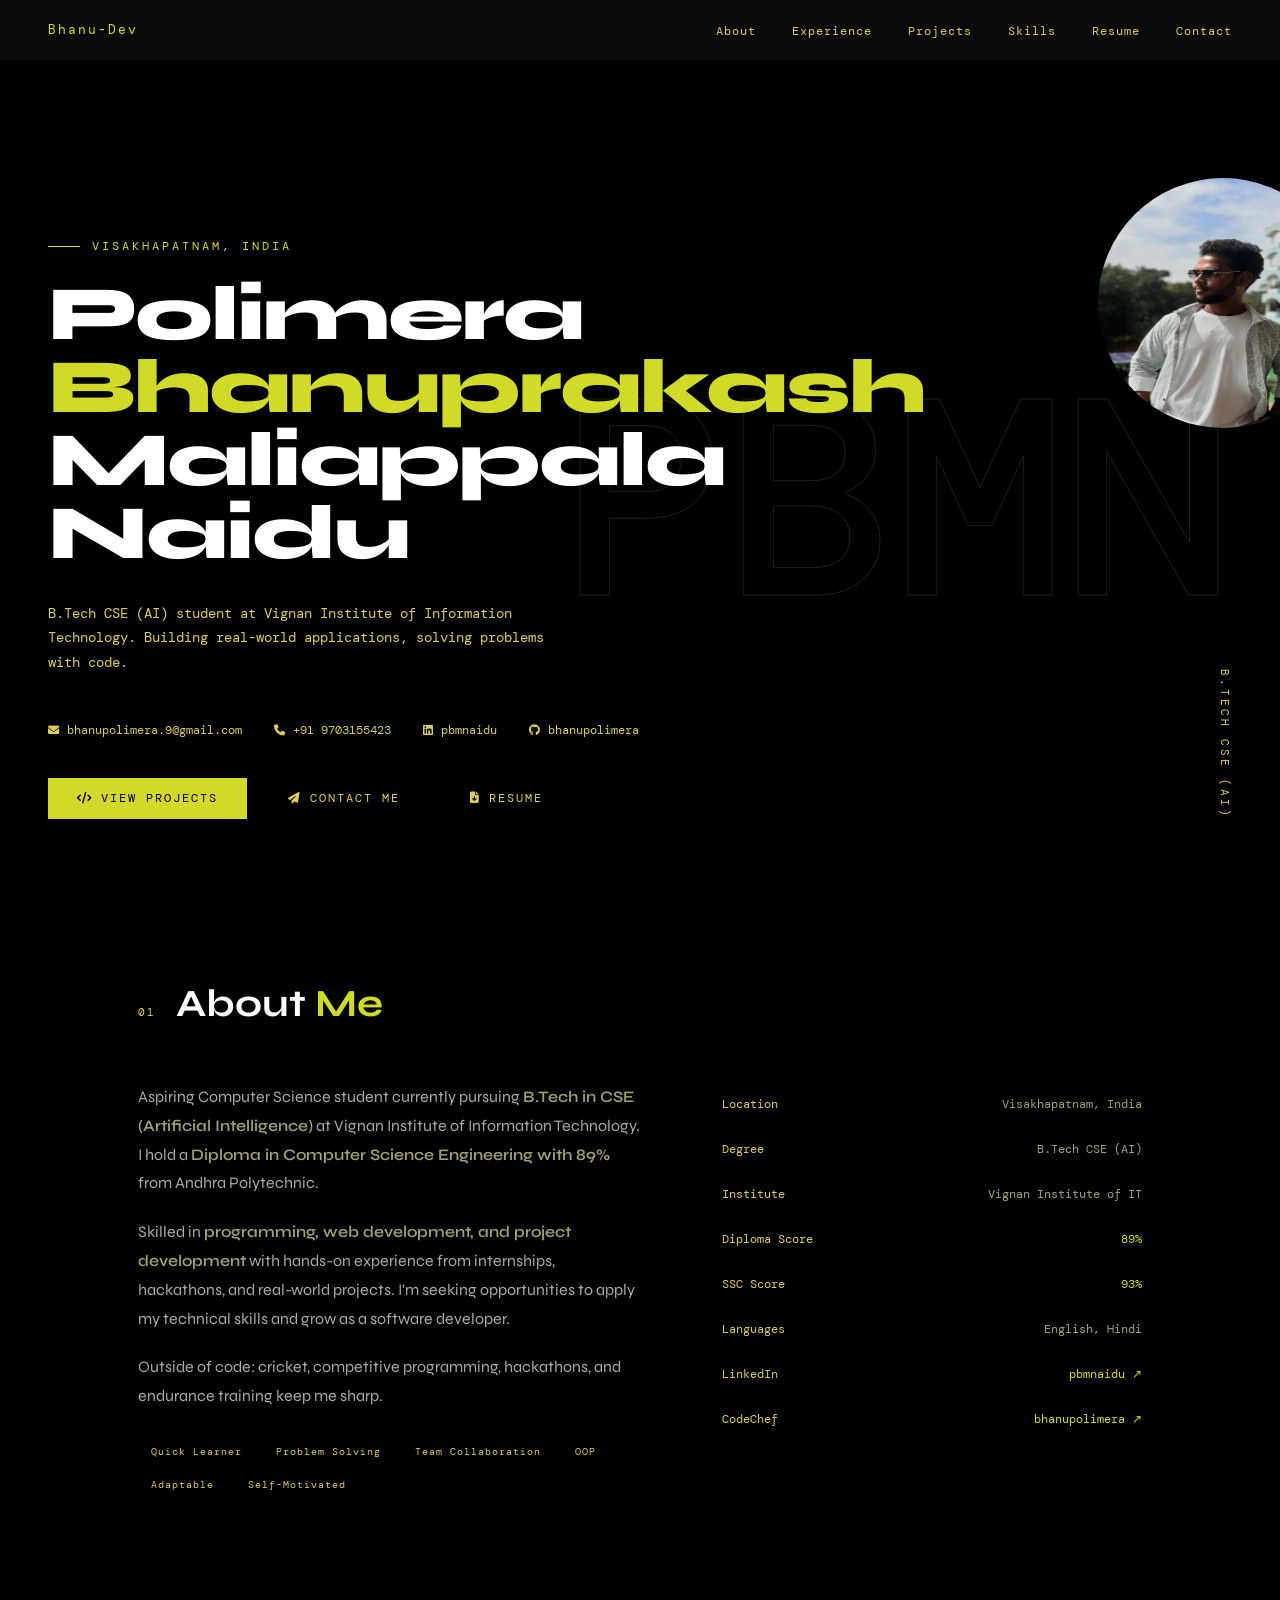
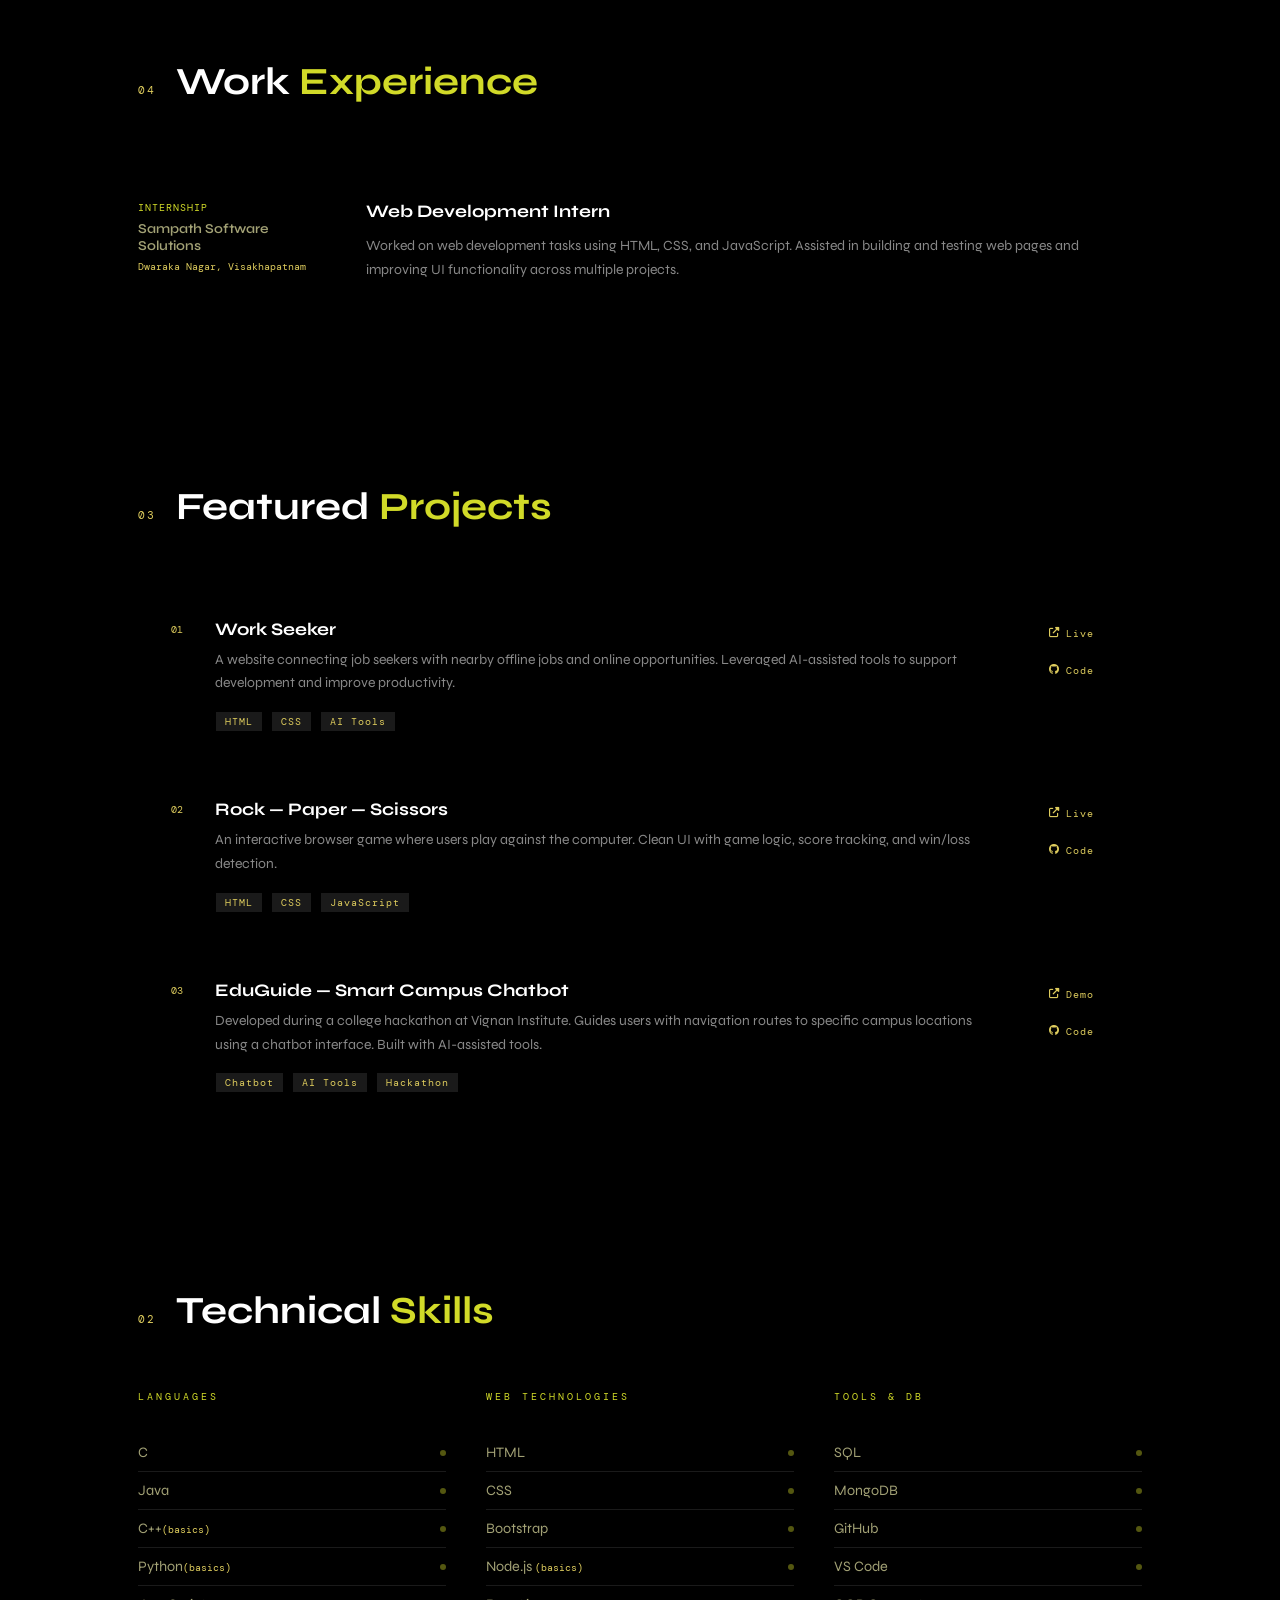
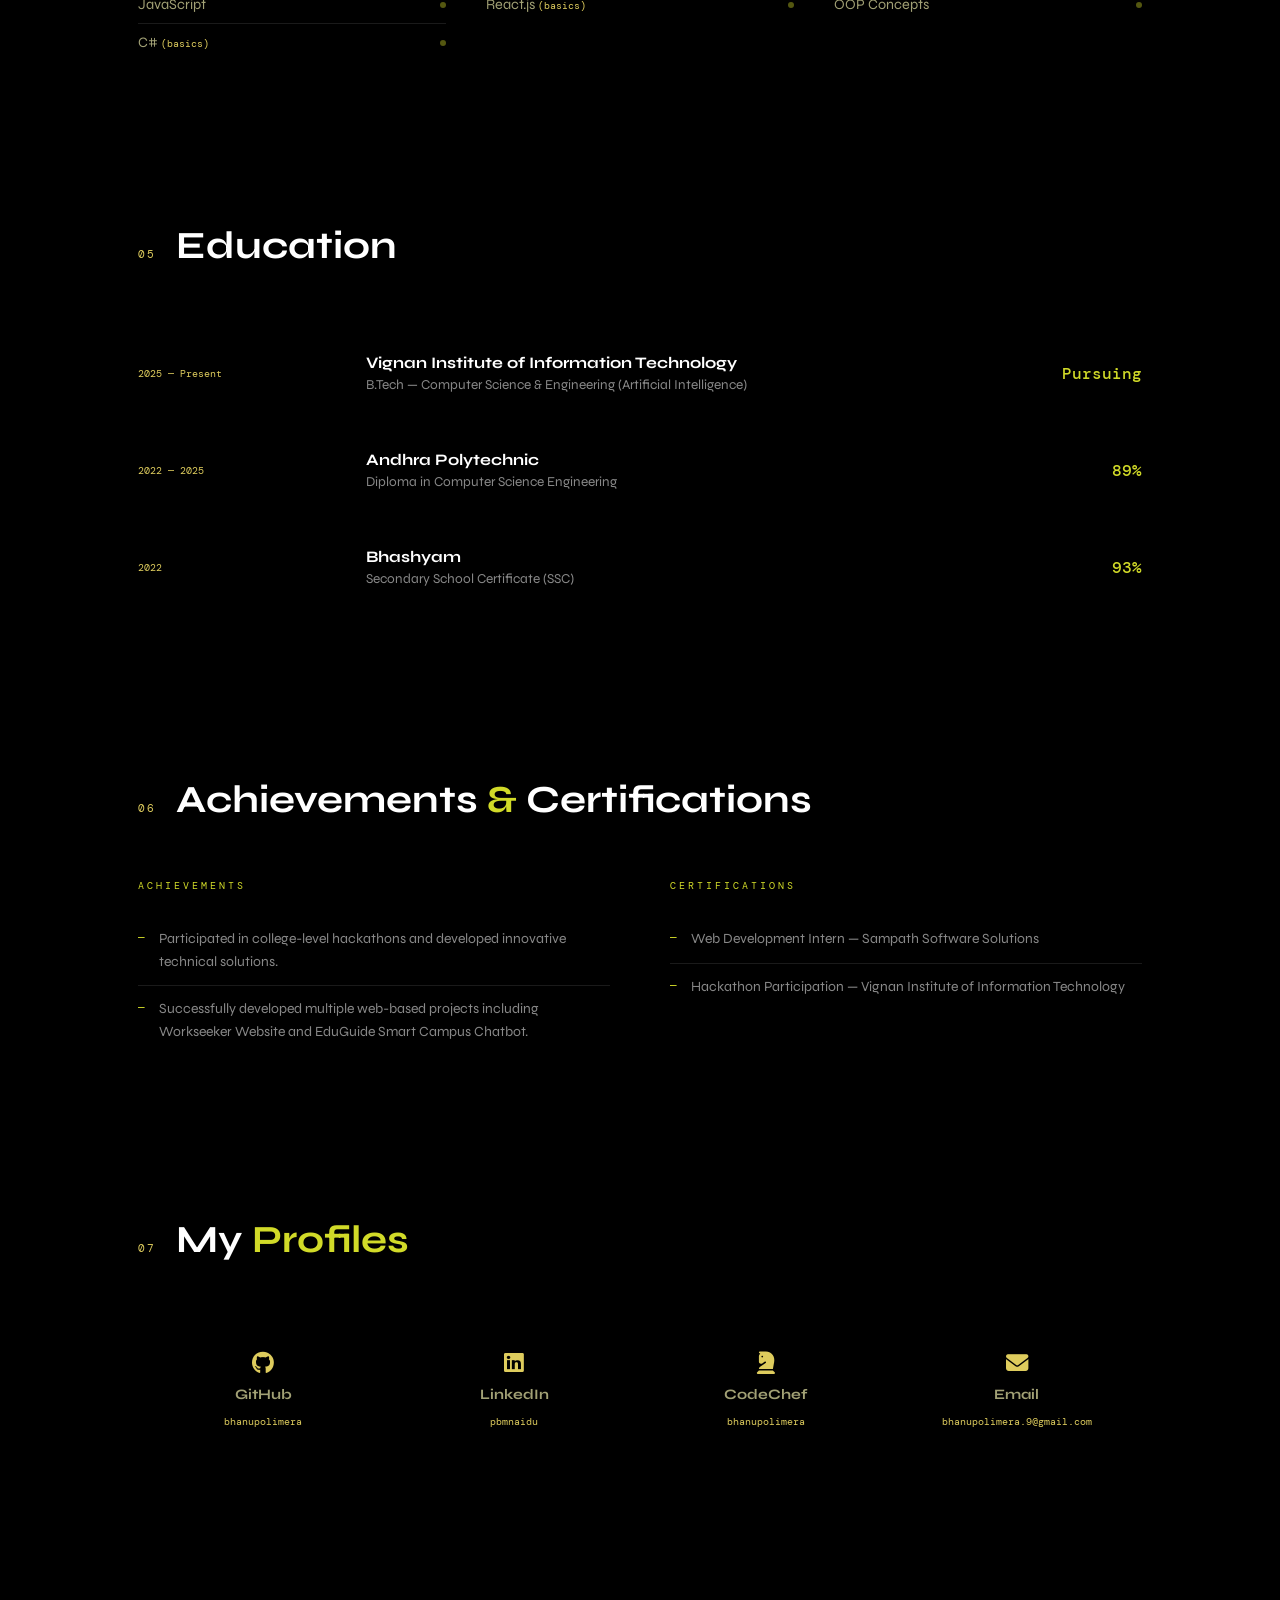
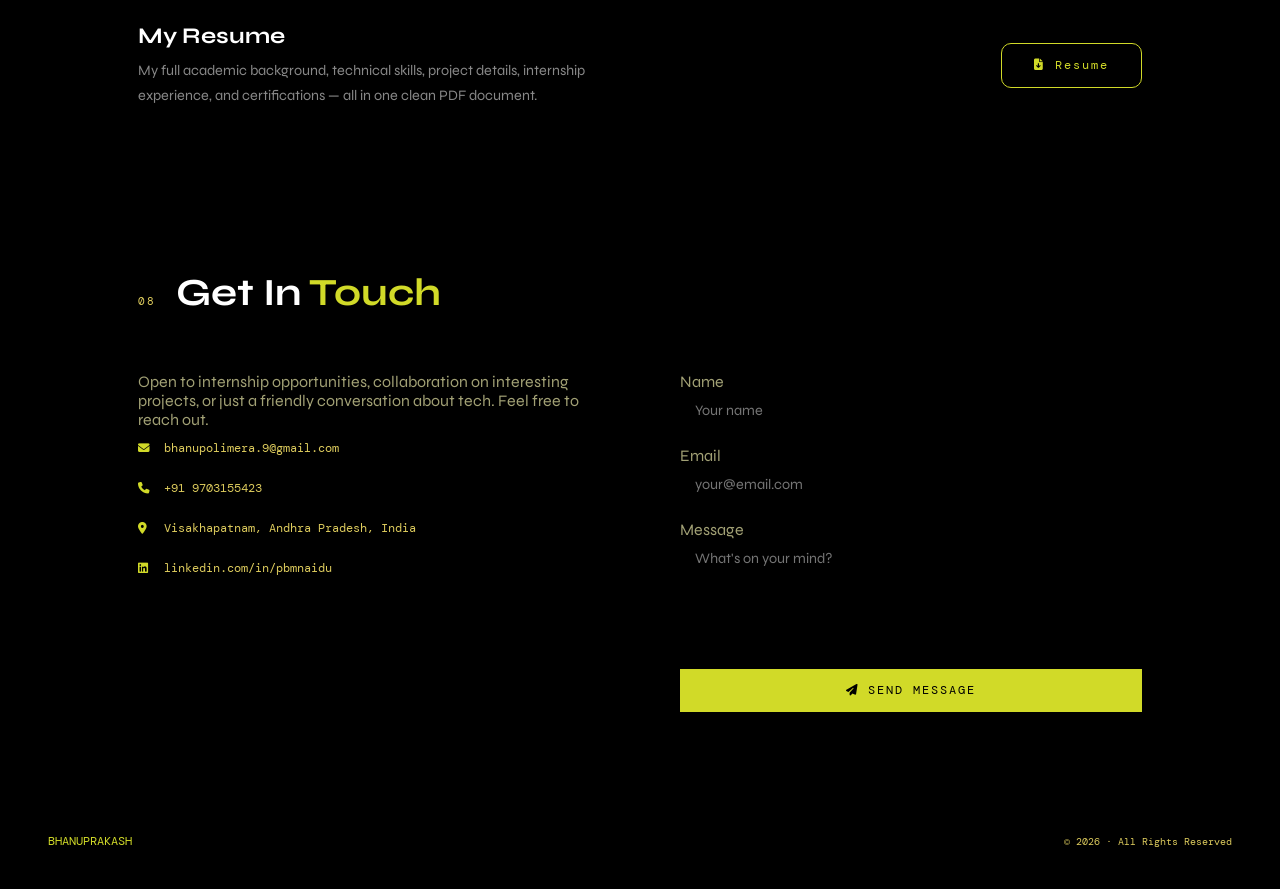
==== commit 9c6d54df: "updated" ====
--- a/index.html
+++ b/index.html
@@ -1,394 +1,403 @@
-<!DOCTYPE html>
-<html lang="en">
-<head>
-<meta charset="UTF-8">
-<meta name="viewport" content="width=device-width, initial-scale=1.0">
-<title>Bhanu Prakash — Portfolio</title>
-<link href="https://fonts.googleapis.com/css2?family=DM+Mono:wght@300;400;500&family=Syne:wght@400;600;700;800&display=swap" rel="stylesheet">
-<link rel="stylesheet" href="https://cdnjs.cloudflare.com/ajax/libs/font-awesome/6.4.0/css/all.min.css">
-<link rel="stylesheet" href="style.css">
-</head>
-<body>
-
-  
-
-<!-- NAV -->
-<nav id="nav">
-  <div class="logo" class="nav-links">Bhanu-Dev</div>
-  <ul class="nav-links" id="navLinks">
-    <li><a href="#about">About</a></li>
-    <li><a href="#skills">Skills</a></li>
-    <li><a href="#projects">Projects</a></li>
-    <li><a href="#experience">Experience</a></li>
-    <li><a href="#resume">Resume</a></li>
-    <li><a href="#contact">Contact</a></li>
-  </ul>
-  <button class="ham" id="ham" onclick="toggleNav()"><span></span><span></span><span></span></button>
-</nav>
-
-<!-- HERO -->
-<section id="hero">
-  <div class="hero-bg-number"  id="hero-bg">PBMN</div>
-  <div class="hero-content">
-    <div class="hero-tag">Visakhapatnam, India</div>
-    <h1>Polimera<br><em>Bhanuprakash</em><br>Maliappala Naidu</h1>
-    <p class="hero-sub">B.Tech CSE (AI) student at Vignan Institute of Information Technology. Building real-world applications, solving problems with code.</p>
-    <div class="hero-meta">
-      <a href="mailto:bhanupolimera.9@gmail.com"><i class="fas fa-envelope"></i> bhanupolimera.9@gmail.com</a>
-      <a href="tel:+919703155423"><i class="fas fa-phone"></i> +91 9703155423</a>
-      <a href="https://linkedin.com/in/pbmnaidu" target="_blank"><i class="fab fa-linkedin"></i> pbmnaidu</a>
-      <a href="https://github.com/bhanupolimera" target="_blank"><i class="fab fa-github"></i> bhanupolimera</a>
-    </div>
-    <div class="hero-btns">
-      <a href="#projects" class="btn btn-fill"><i class="fas fa-code"></i> View Projects</a>
-      <a href="#contact" class="btn btn-outline"><i class="fas fa-paper-plane"></i> Contact Me</a>
-      <a href="#resume" class="btn btn-outline"><i class="fas fa-file-download"></i> Resume</a>
-    </div>
-  </div>
-  <div class="type-line">B.TECH CSE (AI)</div>
-</section>
-
-<!-- ABOUT -->
-<section id="about">
-  <div class="wrap">
-    <div class="sec-head reveal">
-      <span class="sec-num">01</span>
-      <h2 class="sec-title">About <span>Me</span></h2>
-      <div class="sec-line"></div>
-    </div>
-    <div class="about-grid">
-      <div class="about-body reveal">
-        <p>Aspiring Computer Science student currently pursuing <strong>B.Tech in CSE (Artificial Intelligence)</strong> at Vignan Institute of Information Technology. I hold a <strong>Diploma in Computer Science Engineering with 89%</strong> from Andhra Polytechnic.</p>
-        <p>Skilled in <strong>programming, web development, and project development</strong> with hands-on experience from internships, hackathons, and real-world projects. I'm seeking opportunities to apply my technical skills and grow as a software developer.</p>
-        <p>Outside of code: cricket, competitive programming, hackathons, and endurance training keep me sharp.</p>
-        <div class="about-tags">
-          <span class="tag">Quick Learner</span>
-          <span class="tag">Problem Solving</span>
-          <span class="tag">Team Collaboration</span>
-          <span class="tag">OOP</span>
-          <span class="tag">Adaptable</span>
-          <span class="tag">Self-Motivated</span>
-        </div>
-      </div>
-      <div class="about-sidebar reveal">
-        <div class="info-row">
-          <span class="info-label">Location</span>
-          <span class="info-val">Visakhapatnam, India</span>
-        </div>
-        <div class="info-row">
-          <span class="info-label">Degree</span>
-          <span class="info-val">B.Tech CSE (AI)</span>
-        </div>
-        <div class="info-row">
-          <span class="info-label">Institute</span>
-          <span class="info-val">Vignan Institute of IT</span>
-        </div>
-        <div class="info-row">
-          <span class="info-label">Diploma Score</span>
-          <span class="info-val" style="color:var(--accent)">89%</span>
-        </div>
-        <div class="info-row">
-          <span class="info-label">SSC Score</span>
-          <span class="info-val" style="color:var(--accent)">93%</span>
-        </div>
-        <div class="info-row">
-          <span class="info-label">Languages</span>
-          <span class="info-val">English, Hindi</span>
-        </div>
-        <div class="info-row">
-          <span class="info-label">LinkedIn</span>
-          <span class="info-val"><a href="https://linkedin.com/in/pbmnaidu" target="_blank">pbmnaidu ↗</a></span>
-        </div>
-        <div class="info-row">
-          <span class="info-label">CodeChef</span>
-          <span class="info-val"><a href="#" style="color:var(--accent)">bhanupolimera ↗</a></span>
-        </div>
-      </div>
-    </div>
-  </div>
-</section>
-
-<!-- SKILLS -->
-<section id="skills">
-  <div class="wrap">
-    <div class="sec-head reveal">
-      <span class="sec-num">02</span>
-      <h2 class="sec-title">Technical <span>Skills</span></h2>
-      <div class="sec-line"></div>
-    </div>
-    <div class="skills-cols">
-      <div class="reveal">
-        <div class="skill-group-title">Languages</div>
-        <div class="skill-item"><span class="skill-name">C</span><span class="skill-dot"></span></div>
-        <div class="skill-item"><span class="skill-name">Java</span><span class="skill-dot"></span></div>
-        <div class="skill-item"><span class="skill-name">C++<span class="skill-tag-note">(basics)</span></span><span class="skill-dot"></span></div>
-        <div class="skill-item"><span class="skill-name">Python<span class="skill-tag-note">(basics)</span></span><span class="skill-dot"></span></div>
-        <div class="skill-item"><span class="skill-name">JavaScript</span><span class="skill-dot"></span></div>
-        <div class="skill-item"><span class="skill-name">C# <span class="skill-tag-note">(basics)</span></span><span class="skill-dot"></span></div>
-      </div>
-      <div class="reveal">
-        <div class="skill-group-title">Web Technologies</div>
-        <div class="skill-item"><span class="skill-name">HTML</span><span class="skill-dot"></span></div>
-        <div class="skill-item"><span class="skill-name">CSS</span><span class="skill-dot"></span></div>
-        <div class="skill-item"><span class="skill-name">Bootstrap</span><span class="skill-dot"></span></div>
-        <div class="skill-item"><span class="skill-name">Node.js <span class="skill-tag-note">(basics)</span></span><span class="skill-dot"></span></div>
-        <div class="skill-item"><span class="skill-name">React.js <span class="skill-tag-note">(basics)</span></span><span class="skill-dot"></span></div>
-      </div>
-      <div class="reveal">
-        <div class="skill-group-title">Tools & DB</div>
-        <div class="skill-item"><span class="skill-name">SQL</span><span class="skill-dot"></span></div>
-        <div class="skill-item"><span class="skill-name">MongoDB</span><span class="skill-dot"></span></div>
-        <div class="skill-item"><span class="skill-name">GitHub</span><span class="skill-dot"></span></div>
-        <div class="skill-item"><span class="skill-name">VS Code</span><span class="skill-dot"></span></div>
-        <div class="skill-item"><span class="skill-name">OOP Concepts</span><span class="skill-dot"></span></div>
-      </div>
-    </div>
-  </div>
-</section>
-
-<!-- PROJECTS -->
-<section id="projects">
-  <div class="wrap">
-    <div class="sec-head reveal">
-      <span class="sec-num">03</span>
-      <h2 class="sec-title">Featured <span>Projects</span></h2>
-      <div class="sec-line"></div>
-    </div>
-    <div class="projects-list">
-
-      <div class="project-item reveal">
-        <div class="project-num">01</div>
-        <div>
-          <div class="project-title">Work Seeker</div>
-          <p class="project-desc">A website connecting job seekers with nearby offline jobs and online opportunities. Leveraged AI-assisted tools to support development and improve productivity.</p>
-          <div class="project-techs">
-            <span class="tech-badge">HTML</span>
-            <span class="tech-badge">CSS</span>
-            <span class="tech-badge">AI Tools</span>
-          </div>
-        </div>
-        <div class="project-links">
-          <a href="#" class="p-link"><i class="fas fa-external-link-alt"></i> Live</a>
-          <a href="https://github.com/bhanupolimera" class="p-link" target="_blank"><i class="fab fa-github"></i> Code</a>
-        </div>
-      </div>
-
-      <div class="project-item reveal">
-        <div class="project-num">02</div>
-        <div>
-          <div class="project-title">Rock — Paper — Scissors</div>
-          <p class="project-desc">An interactive browser game where users play against the computer. Clean UI with game logic, score tracking, and win/loss detection.</p>
-          <div class="project-techs">
-            <span class="tech-badge">HTML</span>
-            <span class="tech-badge">CSS</span>
-            <span class="tech-badge">JavaScript</span>
-          </div>
-        </div>
-        <div class="project-links">
-          <a href="#" class="p-link"><i class="fas fa-external-link-alt"></i> Live</a>
-          <a href="https://github.com/bhanupolimera" class="p-link" target="_blank"><i class="fab fa-github"></i> Code</a>
-        </div>
-      </div>
-
-      <div class="project-item reveal">
-        <div class="project-num">03</div>
-        <div>
-          <div class="project-title">EduGuide — Smart Campus Chatbot</div>
-          <p class="project-desc">Developed during a college hackathon at Vignan Institute. Guides users with navigation routes to specific campus locations using a chatbot interface. Built with AI-assisted tools.</p>
-          <div class="project-techs">
-            <span class="tech-badge">Chatbot</span>
-            <span class="tech-badge">AI Tools</span>
-            <span class="tech-badge">Hackathon</span>
-          </div>
-        </div>
-        <div class="project-links">
-          <a href="#" class="p-link"><i class="fas fa-external-link-alt"></i> Demo</a>
-          <a href="https://github.com/bhanupolimera" class="p-link" target="_blank"><i class="fab fa-github"></i> Code</a>
-        </div>
-      </div>
-
-    </div>
-  </div>
-</section>
-
-<!-- EXPERIENCE -->
-<section id="experience">
-  <div class="wrap">
-    <div class="sec-head reveal">
-      <span class="sec-num">04</span>
-      <h2 class="sec-title">Work <span>Experience</span></h2>
-      <div class="sec-line"></div>
-    </div>
-    <div class="exp-item reveal">
-      <div class="exp-left">
-        <span class="exp-period">INTERNSHIP</span>
-        <span class="exp-company">Sampath Software Solutions</span>
-        <span class="exp-loc">Dwaraka Nagar, Visakhapatnam</span>
-      </div>
-      <div>
-        <div class="exp-role">Web Development Intern</div>
-        <p class="exp-desc">Worked on web development tasks using HTML, CSS, and JavaScript. Assisted in building and testing web pages and improving UI functionality across multiple projects.</p>
-      </div>
-    </div>
-  </div>
-</section>
-
-<!-- EDUCATION -->
-<section id="education">
-  <div class="wrap">
-    <div class="sec-head reveal">
-      <span class="sec-num">05</span>
-      <h2 class="sec-title">Education</h2>
-      <div class="sec-line"></div>
-    </div>
-    <div class="edu-list">
-      <div class="edu-item reveal">
-        <div class="edu-year">2025 — Present</div>
-        <div>
-          <div class="edu-school">Vignan Institute of Information Technology</div>
-          <div class="edu-degree">B.Tech — Computer Science &amp; Engineering (Artificial Intelligence)</div>
-        </div>
-        <div class="edu-score">Pursuing</div>
-      </div>
-      <div class="edu-item reveal">
-        <div class="edu-year">2022 — 2025</div>
-        <div>
-          <div class="edu-school">Andhra Polytechnic</div>
-          <div class="edu-degree">Diploma in Computer Science Engineering</div>
-        </div>
-        <div class="edu-score">89%</div>
-      </div>
-      <div class="edu-item reveal">
-        <div class="edu-year">2022</div>
-        <div>
-          <div class="edu-school">Bhashyam</div>
-          <div class="edu-degree">Secondary School Certificate (SSC)</div>
-        </div>
-        <div class="edu-score">93%</div>
-      </div>
-    </div>
-  </div>
-</section>
-
-<!-- ACHIEVEMENTS & CERTS -->
-<section id="achievements">
-  <div class="wrap">
-    <div class="sec-head reveal">
-      <span class="sec-num">06</span>
-      <h2 class="sec-title">Achievements <span>&</span> Certifications</h2>
-      <div class="sec-line"></div>
-    </div>
-    <div class="two-col">
-      <div class="reveal">
-        <div class="list-section-title">Achievements</div>
-        <ul class="plain-list">
-          <li>Participated in college-level hackathons and developed innovative technical solutions.</li>
-          <li>Successfully developed multiple web-based projects including Workseeker Website and EduGuide Smart Campus Chatbot.</li>
-        </ul>
-      </div>
-      <div class="reveal">
-        <div class="list-section-title">Certifications</div>
-        <ul class="plain-list">
-          <li>Web Development Intern — Sampath Software Solutions</li>
-          <li>Hackathon Participation — Vignan Institute of Information Technology</li>
-        </ul>
-      </div>
-    </div>
-  </div>
-</section>
-
-<!-- PROFILES -->
-<section id="profiles">
-  <div class="wrap">
-    <div class="sec-head reveal">
-      <span class="sec-num">07</span>
-      <h2 class="sec-title">My <span>Profiles</span></h2>
-      <div class="sec-line"></div>
-    </div>
-    <div class="profiles-row reveal">
-      <a href="https://github.com/bhanupolimera" target="_blank" class="profile-card">
-        <i class="fab fa-github"></i>
-        <div class="p-name">GitHub</div>
-        <div class="p-handle">bhanupolimera</div>
-      </a>
-      <a href="https://linkedin.com/in/pbmnaidu" target="_blank" class="profile-card">
-        <i class="fab fa-linkedin"></i>
-        <div class="p-name">LinkedIn</div>
-        <div class="p-handle">pbmnaidu</div>
-      </a>
-      <a href="https://www.codechef.com/users/bhanupolimera" target="_blank" class="profile-card">
-        <i class="fas fa-chess-knight"></i>
-        <div class="p-name">CodeChef</div>
-        <div class="p-handle">bhanupolimera</div>
-      </a>
-      <a href="mailto:bhanupolimera.9@gmail.com" class="profile-card">
-        <i class="fas fa-envelope"></i>
-        <div class="p-name">Email</div>
-        <div class="p-handle">bhanupolimera.9@gmail.com</div>
-      </a>
-    </div>
-  </div>
-</section>
-
-<!-- RESUME -->
-<section id="resume">
-  <div class="wrap">
-    <div class="resume-inner reveal">
-      <div class="resume-text">
-        <h3>My Resume</h3>
-        <p>My full academic background, technical skills, project details, internship experience, and certifications — all in one clean PDF document.</p>
-      </div>
-      <a href="BHANU-RESUME.pdf" class="resume-btn">
-        <i class="fas fa-file-download"></i> Resume
-      </a>
-    </div>
-  </div>
-</section>
-
-<!-- CONTACT -->
-<section id="contact">
-  <div class="wrap">
-    <div class="sec-head reveal">
-      <span class="sec-num">08</span>
-      <h2 class="sec-title">Get In <span>Touch</span></h2>
-      <div class="sec-line"></div>
-    </div>
-    <div class="contact-grid">
-      <div class="reveal">
-        <p>Open to internship opportunities, collaboration on interesting projects, or just a friendly conversation about tech. Feel free to reach out.</p>
-        <div class="contact-detail"><i class="fas fa-envelope"></i> <a href="mailto:bhanupolimera.9@gmail.com">bhanupolimera.9@gmail.com</a></div>
-        <div class="contact-detail"><i class="fas fa-phone"></i> +91 9703155423</div>
-        <div class="contact-detail"><i class="fas fa-map-marker-alt"></i> Visakhapatnam, Andhra Pradesh, India</div>
-        <div class="contact-detail"><i class="fab fa-linkedin"></i> <a href="https://linkedin.com/in/pbmnaidu" target="_blank">linkedin.com/in/pbmnaidu</a></div>
-      </div>
-      <div class="reveal">
-        <div class="form-field">
-          <lable>Name</label>
-          <input type="text" id="fName" placeholder="Your name">
-        </div>
-        <div class="form-field">
-          <lable>Email</label>
-          <input type="email" id="fEmail" placeholder="your@email.com">
-        </div>
-        <div class="form-field">
-          <lable>Message</label>
-          <textarea id="fMsg" placeholder="What's on your mind?"></textarea>
-        </div>
-        <button class="form-submit" onclick="send()"><i class="fas fa-paper-plane"></i> Send Message</button>
-      </div>
-    </div>
-  </div>
-</section>
-
-<!-- FOOTER -->
-<footer>
-  <div class="footer-logo"><span>BHANUPRAKASH</span></div>
-  <div class="footer-right">© 2026 · All Rights Reserved</div>
-</footer>
-
-<div class="toast" id="toast"></div>
-
-<script src="script.js">
-</script>
-</body>
+<!DOCTYPE html>
+<html lang="en">
+<head>
+<meta charset="UTF-8">
+<meta name="viewport" content="width=device-width, initial-scale=1.0">
+<title>Bhanu Prakash — Portfolio</title>
+<link href="https://fonts.googleapis.com/css2?family=DM+Mono:wght@300;400;500&family=Syne:wght@400;600;700;800&display=swap" rel="stylesheet">
+<link rel="stylesheet" href="https://cdnjs.cloudflare.com/ajax/libs/font-awesome/6.4.0/css/all.min.css">
+<link rel="stylesheet" href="style.css">
+</head>
+<body>
+
+<!-- NAV -->
+<nav id="nav">
+  <div class="logo" class="nav-links">Bhanu-Dev</div>
+  <ul class="nav-links" id="navLinks">
+    <li><a href="#about">About</a></li>
+    <li><a href="#experience">Experience</a></li>
+    <li><a href="#projects">Projects</a></li>
+    <li><a href="#skills">Skills</a></li>
+    <li><a href="#resume">Resume</a></li>
+    <li><a href="#contact">Contact</a></li>
+  </ul>
+  <button class="ham" id="ham" onclick="toggleNav()"><span></span><span></span><span></span></button>
+</nav>
+<div>
+
+</div>
+<!-- HERO -->
+<section id="hero">
+
+  
+  <div class="hero-bg-number"  id="hero-bg">PBMN</div>
+  <div class="hero-content">
+    <div class="hero-tag">Visakhapatnam, India</div>
+        <div id="bi"><img src="photo1.jpg" alt="MYPIC"></div>
+    <h1>Polimera<br><em>Bhanuprakash</em><br>Maliappala Naidu</h1>
+    <p class="hero-sub">B.Tech CSE (AI) student at Vignan Institute of Information Technology. Building real-world applications, solving problems with code.</p>
+    <div class="hero-meta">
+      <a href="mailto:bhanupolimera.9@gmail.com"><i class="fas fa-envelope"></i> bhanupolimera.9@gmail.com</a>
+      <a href="tel:+919703155423"><i class="fas fa-phone"></i> +91 9703155423</a>
+      <a href="https://linkedin.com/in/pbmnaidu" target="_blank"><i class="fab fa-linkedin"></i> pbmnaidu</a>
+      <a href="https://github.com/bhanupolimera" target="_blank"><i class="fab fa-github"></i> bhanupolimera</a>
+    </div>
+    
+    <div class="hero-btns">
+      <a href="#projects" class="btn btn-fill"><i class="fas fa-code"></i> View Projects</a>
+      <a href="#contact" class="btn btn-outline"><i class="fas fa-paper-plane"></i> Contact Me</a>
+      <a href="#resume" class="btn btn-outline"><i class="fas fa-file-download"></i> Resume</a>
+    </div>
+  </div>
+  
+  <div class="type-line">B.TECH CSE (AI)</div>
+</section>
+
+<!-- ABOUT -->
+<section id="about">
+  <div class="wrap">
+    <div class="sec-head reveal">
+      <span class="sec-num">01</span>
+      <h2 class="sec-title">About <span>Me</span></h2>
+      <div class="sec-line"></div>
+    </div>
+    <div class="about-grid">
+      <div class="about-body reveal">
+        <p>Aspiring Computer Science student currently pursuing <strong>B.Tech in CSE (Artificial Intelligence)</strong> at Vignan Institute of Information Technology. I hold a <strong>Diploma in Computer Science Engineering with 89%</strong> from Andhra Polytechnic.</p>
+        <p>Skilled in <strong>programming, web development, and project development</strong> with hands-on experience from internships, hackathons, and real-world projects. I'm seeking opportunities to apply my technical skills and grow as a software developer.</p>
+        <p>Outside of code: cricket, competitive programming, hackathons, and endurance training keep me sharp.</p>
+        <div class="about-tags">
+          <span class="tag">Quick Learner</span>
+          <span class="tag">Problem Solving</span>
+          <span class="tag">Team Collaboration</span>
+          <span class="tag">OOP</span>
+          <span class="tag">Adaptable</span>
+          <span class="tag">Self-Motivated</span>
+        </div>
+      </div>
+      <div class="about-sidebar reveal">
+        <div class="info-row">
+          <span class="info-label">Location</span>
+          <span class="info-val">Visakhapatnam, India</span>
+        </div>
+        <div class="info-row">
+          <span class="info-label">Degree</span>
+          <span class="info-val">B.Tech CSE (AI)</span>
+        </div>
+        <div class="info-row">
+          <span class="info-label">Institute</span>
+          <span class="info-val">Vignan Institute of IT</span>
+        </div>
+        <div class="info-row">
+          <span class="info-label">Diploma Score</span>
+          <span class="info-val" style="color:var(--accent)">89%</span>
+        </div>
+        <div class="info-row">
+          <span class="info-label">SSC Score</span>
+          <span class="info-val" style="color:var(--accent)">93%</span>
+        </div>
+        <div class="info-row">
+          <span class="info-label">Languages</span>
+          <span class="info-val">English, Hindi</span>
+        </div>
+        <div class="info-row">
+          <span class="info-label">LinkedIn</span>
+          <span class="info-val"><a href="https://linkedin.com/in/pbmnaidu" target="_blank">pbmnaidu ↗</a></span>
+        </div>
+        <div class="info-row">
+          <span class="info-label">CodeChef</span>
+          <span class="info-val"><a href="#" style="color:var(--accent)">bhanupolimera ↗</a></span>
+        </div>
+      </div>
+    </div>
+  </div>
+</section>
+
+<!-- EXPERIENCE -->
+<section id="experience">
+  <div class="wrap">
+    <div class="sec-head reveal">
+      <span class="sec-num">04</span>
+      <h2 class="sec-title">Work <span>Experience</span></h2>
+      <div class="sec-line"></div>
+    </div>
+    <div class="exp-item reveal">
+      <div class="exp-left">
+        <span class="exp-period">INTERNSHIP</span>
+        <span class="exp-company">Sampath Software Solutions</span>
+        <span class="exp-loc">Dwaraka Nagar, Visakhapatnam</span>
+      </div>
+      <div>
+        <div class="exp-role">Web Development Intern</div>
+        <p class="exp-desc">Worked on web development tasks using HTML, CSS, and JavaScript. Assisted in building and testing web pages and improving UI functionality across multiple projects.</p>
+      </div>
+    </div>
+  </div>
+</section>
+
+<!-- PROJECTS -->
+<section id="projects">
+  <div class="wrap">
+    <div class="sec-head reveal">
+      <span class="sec-num">03</span>
+      <h2 class="sec-title">Featured <span>Projects</span></h2>
+      <div class="sec-line"></div>
+    </div>
+    <div class="projects-list">
+
+      <div class="project-item reveal">
+        <div class="project-num">01</div>
+        <div>
+          <div class="project-title">Work Seeker</div>
+          <p class="project-desc">A website connecting job seekers with nearby offline jobs and online opportunities. Leveraged AI-assisted tools to support development and improve productivity.</p>
+          <div class="project-techs">
+            <span class="tech-badge">HTML</span>
+            <span class="tech-badge">CSS</span>
+            <span class="tech-badge">AI Tools</span>
+          </div>
+        </div>
+        <div class="project-links">
+          <a href="#" class="p-link"><i class="fas fa-external-link-alt"></i> Live</a>
+          <a href="https://github.com/bhanupolimera" class="p-link" target="_blank"><i class="fab fa-github"></i> Code</a>
+        </div>
+      </div>
+
+      <div class="project-item reveal">
+        <div class="project-num">02</div>
+        <div>
+          <div class="project-title">Rock — Paper — Scissors</div>
+          <p class="project-desc">An interactive browser game where users play against the computer. Clean UI with game logic, score tracking, and win/loss detection.</p>
+          <div class="project-techs">
+            <span class="tech-badge">HTML</span>
+            <span class="tech-badge">CSS</span>
+            <span class="tech-badge">JavaScript</span>
+          </div>
+        </div>
+        <div class="project-links">
+          <a href="#" class="p-link"><i class="fas fa-external-link-alt"></i> Live</a>
+          <a href="https://github.com/bhanupolimera" class="p-link" target="_blank"><i class="fab fa-github"></i> Code</a>
+        </div>
+      </div>
+
+      <div class="project-item reveal">
+        <div class="project-num">03</div>
+        <div>
+          <div class="project-title">EduGuide — Smart Campus Chatbot</div>
+          <p class="project-desc">Developed during a college hackathon at Vignan Institute. Guides users with navigation routes to specific campus locations using a chatbot interface. Built with AI-assisted tools.</p>
+          <div class="project-techs">
+            <span class="tech-badge">Chatbot</span>
+            <span class="tech-badge">AI Tools</span>
+            <span class="tech-badge">Hackathon</span>
+          </div>
+        </div>
+        <div class="project-links">
+          <a href="#" class="p-link"><i class="fas fa-external-link-alt"></i> Demo</a>
+          <a href="https://github.com/bhanupolimera" class="p-link" target="_blank"><i class="fab fa-github"></i> Code</a>
+        </div>
+      </div>
+
+    </div>
+  </div>
+</section>
+
+
+<!-- SKILLS -->
+<section id="skills">
+  <div class="wrap">
+    <div class="sec-head reveal">
+      <span class="sec-num">02</span>
+      <h2 class="sec-title">Technical <span>Skills</span></h2>
+      <div class="sec-line"></div>
+    </div>
+    <div class="skills-cols">
+      <div class="reveal">
+        <div class="skill-group-title">Languages</div>
+        <div class="skill-item"><span class="skill-name">C</span><span class="skill-dot"></span></div>
+        <div class="skill-item"><span class="skill-name">Java</span><span class="skill-dot"></span></div>
+        <div class="skill-item"><span class="skill-name">C++<span class="skill-tag-note">(basics)</span></span><span class="skill-dot"></span></div>
+        <div class="skill-item"><span class="skill-name">Python<span class="skill-tag-note">(basics)</span></span><span class="skill-dot"></span></div>
+        <div class="skill-item"><span class="skill-name">JavaScript</span><span class="skill-dot"></span></div>
+        <div class="skill-item"><span class="skill-name">C# <span class="skill-tag-note">(basics)</span></span><span class="skill-dot"></span></div>
+      </div>
+      <div class="reveal">
+        <div class="skill-group-title">Web Technologies</div>
+        <div class="skill-item"><span class="skill-name">HTML</span><span class="skill-dot"></span></div>
+        <div class="skill-item"><span class="skill-name">CSS</span><span class="skill-dot"></span></div>
+        <div class="skill-item"><span class="skill-name">Bootstrap</span><span class="skill-dot"></span></div>
+        <div class="skill-item"><span class="skill-name">Node.js <span class="skill-tag-note">(basics)</span></span><span class="skill-dot"></span></div>
+        <div class="skill-item"><span class="skill-name">React.js <span class="skill-tag-note">(basics)</span></span><span class="skill-dot"></span></div>
+      </div>
+      <div class="reveal">
+        <div class="skill-group-title">Tools & DB</div>
+        <div class="skill-item"><span class="skill-name">SQL</span><span class="skill-dot"></span></div>
+        <div class="skill-item"><span class="skill-name">MongoDB</span><span class="skill-dot"></span></div>
+        <div class="skill-item"><span class="skill-name">GitHub</span><span class="skill-dot"></span></div>
+        <div class="skill-item"><span class="skill-name">VS Code</span><span class="skill-dot"></span></div>
+        <div class="skill-item"><span class="skill-name">OOP Concepts</span><span class="skill-dot"></span></div>
+      </div>
+    </div>
+  </div>
+</section>
+
+
+
+
+<!-- EDUCATION -->
+<section id="education">
+  <div class="wrap">
+    <div class="sec-head reveal">
+      <span class="sec-num">05</span>
+      <h2 class="sec-title">Education</h2>
+      <div class="sec-line"></div>
+    </div>
+    <div class="edu-list">
+      <div class="edu-item reveal">
+        <div class="edu-year">2025 — Present</div>
+        <div>
+          <div class="edu-school">Vignan Institute of Information Technology</div>
+          <div class="edu-degree">B.Tech — Computer Science &amp; Engineering (Artificial Intelligence)</div>
+        </div>
+        <div class="edu-score">Pursuing</div>
+      </div>
+      <div class="edu-item reveal">
+        <div class="edu-year">2022 — 2025</div>
+        <div>
+          <div class="edu-school">Andhra Polytechnic</div>
+          <div class="edu-degree">Diploma in Computer Science Engineering</div>
+        </div>
+        <div class="edu-score">89%</div>
+      </div>
+      <div class="edu-item reveal">
+        <div class="edu-year">2022</div>
+        <div>
+          <div class="edu-school">Bhashyam</div>
+          <div class="edu-degree">Secondary School Certificate (SSC)</div>
+        </div>
+        <div class="edu-score">93%</div>
+      </div>
+    </div>
+  </div>
+</section>
+
+<!-- ACHIEVEMENTS & CERTS -->
+<section id="achievements">
+  <div class="wrap">
+    <div class="sec-head reveal">
+      <span class="sec-num">06</span>
+      <h2 class="sec-title">Achievements <span>&</span> Certifications</h2>
+      <div class="sec-line"></div>
+    </div>
+    <div class="two-col">
+      <div class="reveal">
+        <div class="list-section-title">Achievements</div>
+        <ul class="plain-list">
+          <li>Participated in college-level hackathons and developed innovative technical solutions.</li>
+          <li>Successfully developed multiple web-based projects including Workseeker Website and EduGuide Smart Campus Chatbot.</li>
+        </ul>
+      </div>
+      <div class="reveal">
+        <div class="list-section-title">Certifications</div>
+        <ul class="plain-list">
+          <li>Web Development Intern — Sampath Software Solutions</li>
+          <li>Hackathon Participation — Vignan Institute of Information Technology</li>
+        </ul>
+      </div>
+    </div>
+  </div>
+</section>
+
+<!-- PROFILES -->
+<section id="profiles">
+  <div class="wrap">
+    <div class="sec-head reveal">
+      <span class="sec-num">07</span>
+      <h2 class="sec-title">My <span>Profiles</span></h2>
+      <div class="sec-line"></div>
+    </div>
+    <div class="profiles-row reveal">
+      <a href="https://github.com/bhanupolimera" target="_blank" class="profile-card">
+        <i class="fab fa-github"></i>
+        <div class="p-name">GitHub</div>
+        <div class="p-handle">bhanupolimera</div>
+      </a>
+      <a href="https://linkedin.com/in/pbmnaidu" target="_blank" class="profile-card">
+        <i class="fab fa-linkedin"></i>
+        <div class="p-name">LinkedIn</div>
+        <div class="p-handle">pbmnaidu</div>
+      </a>
+      <a href="https://www.codechef.com/users/bhanupolimera" target="_blank" class="profile-card">
+        <i class="fas fa-chess-knight"></i>
+        <div class="p-name">CodeChef</div>
+        <div class="p-handle">bhanupolimera</div>
+      </a>
+      <a href="mailto:bhanupolimera.9@gmail.com" class="profile-card">
+        <i class="fas fa-envelope"></i>
+        <div class="p-name">Email</div>
+        <div class="p-handle">bhanupolimera.9@gmail.com</div>
+      </a>
+    </div>
+  </div>
+</section>
+
+<!-- RESUME -->
+<section id="resume">
+  <div class="wrap">
+    <div class="resume-inner reveal">
+      <div class="resume-text">
+        <h3>My Resume</h3>
+        <p>My full academic background, technical skills, project details, internship experience, and certifications — all in one clean PDF document.</p>
+      </div>
+      <a href="BHANU-RESUME.pdf" class="resume-btn">
+        <i class="fas fa-file-download"></i> Resume
+      </a>
+    </div>
+  </div>
+</section>
+
+<!-- CONTACT -->
+<section id="contact">
+  <div class="wrap">
+    <div class="sec-head reveal">
+      <span class="sec-num">08</span>
+      <h2 class="sec-title">Get In <span>Touch</span></h2>
+      <div class="sec-line"></div>
+    </div>
+    <div class="contact-grid">
+      <div class="reveal">
+        <p>Open to internship opportunities, collaboration on interesting projects, or just a friendly conversation about tech. Feel free to reach out.</p>
+        <div class="contact-detail"><i class="fas fa-envelope"></i> <a href="mailto:bhanupolimera.9@gmail.com">bhanupolimera.9@gmail.com</a></div>
+        <div class="contact-detail"><i class="fas fa-phone"></i> +91 9703155423</div>
+        <div class="contact-detail"><i class="fas fa-map-marker-alt"></i> Visakhapatnam, Andhra Pradesh, India</div>
+        <div class="contact-detail"><i class="fab fa-linkedin"></i> <a href="https://linkedin.com/in/pbmnaidu" target="_blank">linkedin.com/in/pbmnaidu</a></div>
+      </div>
+      <div class="reveal">
+        <div class="form-field">
+          <lable>Name</label>
+          <input type="text" id="fName" placeholder="Your name">
+        </div>
+        <div class="form-field">
+          <lable>Email</label>
+          <input type="email" id="fEmail" placeholder="your@email.com">
+        </div>
+        <div class="form-field">
+          <lable>Message</label>
+          <textarea id="fMsg" placeholder="What's on your mind?"></textarea>
+        </div>
+        <button class="form-submit" onclick="send()"><i class="fas fa-paper-plane"></i> Send Message</button>
+      </div>
+    </div>
+  </div>
+</section>
+
+<!-- FOOTER -->
+<footer>
+  <div class="footer-logo"><span>BHANUPRAKASH</span></div>
+  <div class="footer-right">© 2026 · All Rights Reserved</div>
+</footer>
+
+<div class="toast" id="toast"></div>
+
+<script src="script.js">
+</script>
+</body>
 </html>
--- a/style.css
+++ b/style.css
@@ -1,335 +1,342 @@
-
-*, *::before, *::after { margin: 0; padding: 0; box-sizing: border-box; }
-html { scroll-behavior: smooth; }
-
-:root {
-  --bg: #000000;
-  --surface: #000000;
-  --border: #000000;
-  --accent: #d1da28;
-  --text: #a2a175;
-  --muted: #decc5d;
-  --font-display: 'Syne', sans-serif;
-  --font-mono: 'DM Mono', monospace;
-}
-
-body { background: var(--bg); color: var(--text); font-family: var(--font-display); overflow-x: hidden; }
-
-/* scrollbar */
-::-webkit-scrollbar { width: 3px; }
-::-webkit-scrollbar-thumb { background: var(--accent); }
-
-/* NAV */
-nav {
-  position: fixed; top: 0; width: 100%; z-index: 100;
-  display: flex; justify-content: space-between; align-items: center;
-  padding: 20px 48px;
-  background: rgba(12,12,12,0.9);
-  backdrop-filter: blur(12px);
-  border-bottom: 1px solid transparent;
-  transition: border-color 0.3s;
-}
-nav.scrolled { border-color: var(--border); }
-.logo { font-family: var(--font-mono); font-size: 0.8rem; color: var(--accent); letter-spacing: 2px;}
-.nav-links { display: flex; gap: 36px; list-style: none; }
-.nav-links a { font-family: var(--font-mono); font-size: 0.72rem; color: var(--muted); text-decoration: none; letter-spacing: 1px;  transition: color 0.2s; }
-.nav-links a:hover { color: var(--muted);background-color: #333; border-radius: 10px;padding: 5px; }
-.ham { display: none; flex-direction: column; gap: 5px; color: var(--accent); cursor: pointer; background: none; border: 1px; }
-.ham span { width: 22px; height: 1.5px; background: var(--text); display: block; transition: all 0.3s; }
-
-/* HERO */
-#hero {
-  min-height: 100vh;
-  display: flex; align-items: flex-end;
-  padding: 0 48px 80px;
-  position: relative;
-  border-bottom: 1px solid var(--border);
-}
-#hero-bg{
-  margin-top: 50px;
-}
-.hero-bg-number {
-  position: absolute; right: 48px; top: 50%;
-  transform: translateY(-50%);
-  font-family: var(--font-mono);
-  font-size: clamp(180px, 22vw, 280px);
-  font-weight: 450;
-  color: transparent;
-  -webkit-text-stroke: 1px #1e1e1e;
-  user-select: none;
-  pointer-events: none;
-  line-height: 1;
-}
-.hero-content { max-width: 720px; position: relative; z-index: 1; }
-.hero-tag {
-  font-family: var(--font-mono); font-size: 0.72rem;
-  color: var(--accent); letter-spacing: 3px; text-transform: uppercase;
-  margin-bottom: 24px; display: flex; align-items: center; gap: 12px;
-}
-.hero-tag::before { content: ''; width: 32px; height: 1px; background: var(--accent); }
-h1 {
-  font-size: clamp(2.8rem, 6vw, 5.5rem);
-  font-weight: 800; line-height: 0.95;
-  letter-spacing: -2px; color: #fff;
-  margin-bottom: 32px;
-}
-h1 em { font-style: normal; color: var(--accent); }
-.hero-sub {
-  font-family: var(--font-mono); font-size: 0.85rem;
-  color: var(--muted); line-height: 1.8; max-width: 520px;
-  margin-bottom: 48px;
-}
-.hero-meta {
-  display: flex; gap: 32px; flex-wrap: wrap;
-  font-family: var(--font-mono); font-size: 0.72rem; color: var(--muted);
-  margin-bottom: 40px;
-}
-.hero-meta a { color: var(--muted); text-decoration: none; display: flex; align-items: center; gap: 8px; transition: color 0.2s; }
-.hero-meta a:hover { color: var(--accent); }
-.hero-meta i { font-size: 0.7rem; }
-.hero-btns { display: flex; gap: 12px; flex-wrap: wrap; }
-.btn {
-  font-family: var(--font-mono); font-size: 0.72rem; letter-spacing: 2px;
-  text-transform: uppercase; padding: 12px 28px; text-decoration: none;
-  border: 1px solid; transition: all 0.2s; display: inline-flex; align-items: center; gap: 8px;
-}
-.btn-fill { background: var(--accent); border-color: var(--accent); color: #000; }
-.btn-fill:hover { background: transparent; color: var(--accent);border-radius: 10px; }
-.btn-outline { background: transparent; border-color: var(--border); color: var(--muted); }
-.btn-outline:hover { border-color: var(--text); color: var(--text); }
-
-/* TYPE indicator */
-.type-line {
-  position: absolute; bottom: 80px; right: 48px;
-  font-family: var(--font-mono); font-size: 0.7rem; color: var(--muted);
-  writing-mode: vertical-lr; letter-spacing: 3px;
-  display: flex; align-items: center; gap: 16px;
-}
-.type-line::before { content: ''; width: 1px; height: 60px; background: var(--border); }
-
-/* SECTIONS */
-section { border-bottom: 1px solid var(--border); }
-.wrap { max-width: 1100px; margin: 0 auto; padding: 80px 48px; }
-
-.sec-head {
-  display: flex; align-items: baseline; gap: 20px;
-  margin-bottom: 56px;
-}
-.sec-num { font-family: var(--font-mono); font-size: 0.7rem; color: var(--muted); letter-spacing: 2px; }
-.sec-title { font-size: clamp(1.6rem, 3vw, 2.4rem); font-weight: 700; color: #fff; }
-.sec-title span { color: var(--accent); }
-.sec-line { flex: 1; height: 1px; background: var(--border); margin-left: 20px; }
-
-/* ABOUT */
-.about-grid { display: grid; grid-template-columns: 1.2fr 1fr; gap: 80px; align-items: start; }
-.about-body p { font-size: 1rem; line-height: 1.8; color: #aaa; margin-bottom: 20px; }
-.about-body strong { color: var(--text); font-weight: 600; }
-.about-tags { display: flex; flex-wrap: wrap; gap: 8px; margin-top: 28px; }
-.tag {
-  font-family: var(--font-mono); font-size: 0.65rem; letter-spacing: 1px;
-  padding: 5px 12px; border: 1px solid var(--border); color: var(--muted);
-  transition: all 0.2s;
-}
-.tag:hover { border-color: var(--accent); color: var(--accent); }
-.about-sidebar { display: flex; flex-direction: column; gap: 1px; }
-.info-row {
-  display: flex; justify-content: space-between; align-items: center;
-  padding: 14px 0; border-bottom: 1px solid var(--border);
-  font-family: var(--font-mono); font-size: 0.72rem;
-}
-.info-row:last-child { border-bottom: none; }
-.info-label { color: var(--muted); }
-.info-val { color: var(--text); text-align: right; }
-.info-val a { color: var(--accent); text-decoration: none; }
-
-/* SKILLS */
-.skills-cols { display: grid; grid-template-columns: repeat(3, 1fr); gap: 40px; }
-.skill-group-title {
-  font-family: var(--font-mono); font-size: 0.65rem; color: var(--accent);
-  letter-spacing: 3px; text-transform: uppercase; margin-bottom: 20px;
-  padding-bottom: 10px; border-bottom: 1px solid var(--border);
-}
-.skill-item {
-  display: flex; justify-content: space-between; align-items: center;
-  padding: 10px 0; border-bottom: 1px solid #1a1a1a;
-}
-.skill-item:last-child { border-bottom: none; }
-.skill-name { font-size: 0.9rem; color: var(--text); }
-.skill-dot {
-  width: 6px; height: 6px; border-radius: 50%;
-  background: var(--accent); opacity: 0.4;
-  transition: opacity 0.3s;
-}
-.skill-item:hover .skill-dot { opacity: 1; }
-.skill-tag-note { font-family: var(--font-mono); font-size: 0.6rem; color: var(--muted); }
-
-/* PROJECTS */
-.projects-list { display: flex; flex-direction: column; gap: 1px; }
-.project-item {
-  background: var(--surface);
-  border: 1px solid var(--border);
-  padding: 32px;
-  display: grid; grid-template-columns: auto 1fr auto;
-  gap: 32px; align-items: start;
-  transition: border-color 0.2s, background 0.2s;
-}
-.project-item:hover { border-color: #333; background: #181818;border-radius: 10px; }
-.project-num { font-family: var(--font-mono); font-size: 0.65rem; color: var(--muted); padding-top: 4px; }
-.project-title { font-size: 1.1rem; font-weight: 700; color: #fff; margin-bottom: 8px; }
-.project-desc { font-size: 0.875rem; color: #888; line-height: 1.7; margin-bottom: 16px; }
-.project-techs { display: flex; gap: 8px; flex-wrap: wrap; }
-.tech-badge {
-  font-family: var(--font-mono); font-size: 0.6rem; letter-spacing: 1px;
-  padding: 3px 9px; background: #1a1a1a; border: 1px solid var(--border); color: var(--muted);
-}
-.project-links { display: flex; flex-direction: column; gap: 8px; align-items: flex-end; }
-.p-link {
-  font-family: var(--font-mono); font-size: 0.65rem; letter-spacing: 1px;
-  padding: 7px 14px; border: 1px solid var(--border); color: var(--muted);
-  text-decoration: none; transition: all 0.2s; white-space: nowrap;
-  display: flex; align-items: center; gap: 6px;
-}
-.p-link:hover { border-color: var(--accent); color: var(--accent); }
-
-/* EXPERIENCE */
-.exp-item {
-  display: grid; grid-template-columns: 180px 1fr; gap: 48px;
-  padding: 40px 0; border-bottom: 1px solid var(--border);
-}
-.exp-item:last-child { border-bottom: none; }
-.exp-left { display: flex; flex-direction: column; gap: 6px; }
-.exp-period { font-family: var(--font-mono); font-size: 0.65rem; color: var(--accent); letter-spacing: 1px; }
-.exp-company { font-size: 0.85rem; font-weight: 600; color: var(--text); }
-.exp-loc { font-family: var(--font-mono); font-size: 0.62rem; color: var(--muted); }
-.exp-role { font-size: 1.1rem; font-weight: 700; color: #fff; margin-bottom: 12px; }
-.exp-desc { font-size: 0.875rem; color: #888; line-height: 1.7; }
-
-/* EDUCATION */
-.edu-list { display: flex; flex-direction: column; gap: 0; }
-.edu-item {
-  display: grid; grid-template-columns: 180px 1fr auto;
-  gap: 48px; align-items: center;
-  padding: 28px 0; border-bottom: 1px solid var(--border);
-}
-.edu-item:last-child { border-bottom: none; }
-.edu-year { font-family: var(--font-mono); font-size: 0.65rem; color: var(--muted); }
-.edu-school { font-weight: 700; color: #fff; font-size: 1rem; }
-.edu-degree { font-size: 0.85rem; color: #888; margin-top: 4px; }
-.edu-score { font-family: var(--font-mono); font-size: 1rem; color: var(--accent); font-weight: 500; }
-
-/* ACHIEVEMENTS & CERTS */
-.two-col { display: grid; grid-template-columns: 1fr 1fr; gap: 60px; }
-.list-section-title { font-family: var(--font-mono); font-size: 0.65rem; color: var(--accent); letter-spacing: 3px; text-transform: uppercase; margin-bottom: 24px; }
-.plain-list { list-style: none; display: flex; flex-direction: column; gap: 0; }
-.plain-list li {
-  font-size: 0.875rem; color: #888; line-height: 1.6;
-  padding: 12px 0; border-bottom: 1px solid #1a1a1a;
-  display: flex; gap: 14px; align-items: flex-start;
-}
-.plain-list li:last-child { border-bottom: none; }
-.plain-list li::before { content: '—'; color: var(--accent); font-family: var(--font-mono); font-size: 0.7rem; flex-shrink: 0; margin-top: 2px; }
-
-/* PROFILES */
-.profiles-row { display: flex; gap: 1px; }
-.profile-card {
-  flex: 1; background: var(--surface); border: 1px solid var(--border);
-  padding: 32px 24px; text-align: center; text-decoration: none;
-  transition: border-color 0.2s, background 0.2s;
-  display: flex; flex-direction: column; align-items: center; gap: 12px;
-}
-.profile-card:hover { border-color: var(--accent); background: #181818; border-radius: 20px;}
-.profile-card i { font-size: 1.4rem; color: var(--muted); transition: color 0.2s; }
-.profile-card:hover i { color: var(--accent); }
-.profile-card .p-name { font-weight: 700; font-size: 0.9rem; color: var(--text); }
-.profile-card .p-handle { font-family: var(--font-mono); font-size: 0.65rem; color: var(--muted); }
-
-/* CONTACT */
-.contact-grid { display: grid; grid-template-columns: 1fr 1fr; gap: 80px; }
-.contact-left p { font-size: 0.95rem; color: #888; line-height: 1.8; margin-bottom: 32px; }
-.contact-detail { font-family: var(--font-mono); font-size: 0.72rem; color: var(--muted); padding: 12px 0; border-bottom: 1px solid var(--border); display: flex; align-items: center; gap: 12px; }
-.contact-detail i { color: var(--accent); width: 14px; }
-.contact-detail a { color: var(--muted); text-decoration: none; }
-.contact-detail a:hover { color: var(--accent); }
-.form-field { margin-bottom: 16px; }
-.form-field label { font-family: var(--font-mono); font-size: 0.62rem; color: var(--muted); letter-spacing: 2px; display: block; margin-bottom: 6px; }
-.form-field input, .form-field textarea {
-  width: 100%; background: var(--surface); border: 1px solid var(--border);
-  color: var(--text); font-family: var(--font-display); font-size: 0.9rem;
-  padding: 10px 14px; outline: none; transition: border-color 0.2s; resize: none;
-}
-.form-field input:focus, .form-field textarea:focus { border-color: var(--accent); }
-.form-field textarea { height: 110px; }
-.form-submit {
-  width: 100%; background: var(--accent); border: none; color: #000;
-  font-family: var(--font-mono); font-size: 0.72rem; letter-spacing: 2px;
-  text-transform: uppercase; padding: 14px; cursor: pointer; transition: opacity 0.2s;
-  display: flex; align-items: center; justify-content: center; gap: 8px;
-}
-.form-submit:hover { opacity: 0.85; }
-
-/* RESUME SECTION */
-.resume-inner { display: flex; align-items: center; justify-content: space-between; gap: 40px; flex-wrap: wrap; }
-.resume-text h3 { font-size: 1.4rem; font-weight: 700; color: #fff; margin-bottom: 10px; }
-.resume-text p { font-size: 0.9rem; color: #888; line-height: 1.7; max-width: 480px; }
-.resume-btn {
-  font-family: var(--font-mono); font-size: 0.72rem; letter-spacing: 2px;
-  padding: 14px 32px; border: 1px solid var(--accent); color: var(--accent);
-  text-decoration: none; transition: all 0.2s; white-space: nowrap;
-  display: inline-flex; align-items: center; gap: 10px;
-  border-radius: 10px;
-}
-.resume-btn:hover { background: var(--accent); color: #000; }
-
-/* FOOTER */
-footer {
-  padding: 40px 48px;
-  display: flex; justify-content: space-between; align-items: center; flex-wrap: wrap; gap: 16px;
-}
-.footer-logo { font-family: var(--font-mono); font-size: 0.75rem; color: var(--muted); }
-.footer-logo span { color: var(--accent); }
-.footer-right { font-family: var(--font-mono); font-size: 0.65rem; color: var(--muted); }
-
-/* TOAST */
-.toast {
-  position: fixed; bottom: 24px; right: 24px;
-  background: var(--accent); color: #000;
-  font-family: var(--font-mono); font-size: 0.7rem; letter-spacing: 1px;
-  padding: 12px 20px; z-index: 999;
-  transform: translateY(60px); opacity: 0; transition: all 0.3s;
-}
-.toast.show { transform: translateY(0); opacity: 1; }
-
-/* REVEAL */
-.reveal { opacity: 0; transform: translateY(20px); transition: opacity 0.6s ease, transform 0.6s ease; }
-.reveal.active { opacity: 1; transform: translateY(0); }
-
-/* RESPONSIVE */
-@media (max-width: 860px) {
-  nav { padding: 16px 24px; }
-  .nav-links { display: none; }
-  .ham { display: flex; }
-  .nav-links.open {
-    display: flex; flex-direction: column; position: absolute;
-    top: 100%; left: 0; right: 0; background: var(--bg);
-    padding: 20px 24px; gap: 16px; border-bottom: 1px solid var(--border);
-  }
-  #hero { padding: 0 24px 60px; }
-  .hero-bg-number { display: none; }
-  .type-line { display: none; }
-  .wrap { padding: 60px 24px; }
-  .about-grid, .contact-grid { grid-template-columns: 1fr; gap: 40px; }
-  .skills-cols { grid-template-columns: 1fr 1fr; gap: 32px; }
-  .project-item { grid-template-columns: 1fr; gap: 16px; }
-  .project-links { flex-direction: row; align-items: flex-start; }
-  .exp-item, .edu-item { grid-template-columns: 1fr; gap: 8px; }
-  .two-col { grid-template-columns: 1fr; gap: 40px; }
-  .profiles-row { flex-direction: column; }
-  .resume-inner { flex-direction: column; align-items: flex-start; }
-  footer { padding: 28px 24px; }
-}
-@media (max-width: 500px) {
-  .skills-cols { grid-template-columns: 1fr; }
-  .hero-btns { flex-direction: column; }
-  .edu-item { grid-template-columns: 1fr; }
-}
-
+
+*, *::before, *::after { margin: 0; padding: 0; box-sizing: border-box; }
+html { scroll-behavior: smooth; }
+
+:root {
+  --bg: #000000;
+  --surface: #000000;
+  --border: #000000;
+  --accent: #d1da28;
+  --text: #a2a175;
+  --muted: #decc5d;
+  --font-display: 'Syne', sans-serif;
+  --font-mono: 'DM Mono', monospace;
+}
+
+body { background: var(--bg); color: var(--text); font-family: var(--font-display); overflow-x: hidden; }
+
+img{
+  margin-top: -100px;
+position: absolute; left:1050px;
+  height:250px;
+  width: 250px;
+  border-radius: 150px;
+}
+/* scrollbar */
+::-webkit-scrollbar { width: 3px; }
+::-webkit-scrollbar-thumb { background: var(--accent); }
+
+/* NAV */
+nav {
+  position: fixed; top: 0; width: 100%; z-index: 100;
+  display: flex; justify-content: space-between; align-items: center;
+  padding: 20px 48px;
+  background: rgba(12,12,12,0.9);
+  backdrop-filter: blur(12px);
+  border-bottom: 1px solid transparent;
+  transition: border-color 0.3s;
+}
+nav.scrolled { border-color: var(--border); }
+.logo { font-family: var(--font-mono); font-size: 0.8rem; color: var(--accent); letter-spacing: 2px;}
+.nav-links { display: flex; gap: 36px; list-style: none; }
+.nav-links a { font-family: var(--font-mono); font-size: 0.72rem; color: var(--muted); text-decoration: none; letter-spacing: 1px;  transition: color 0.2s; }
+.nav-links a:hover { color: var(--muted);background-color: #333; border-radius: 10px;padding: 5px; }
+.ham { display: none; flex-direction: column; gap: 5px; color: var(--accent); cursor: pointer; background: none; border: 1px; }
+.ham span { width: 22px; height: 1.5px; background: var(--text); display: block; transition: all 0.3s; }
+
+/* HERO */
+#hero {
+  min-height: 100vh;
+  display: flex; align-items: flex-end;
+  padding: 0 48px 80px;
+  position: relative;
+  border-bottom: 1px solid var(--border);
+}
+#hero-bg{
+  margin-top: 50px;position: absolute;
+}
+.hero-bg-number {
+  position: absolute; right: 48px; top: 50%;
+  transform: translateY(-50%);
+  font-family: var(--font-mono);
+  font-size: clamp(180px, 22vw, 280px);
+  font-weight: 450;
+  color: transparent;
+  -webkit-text-stroke: 1px #1e1e1e;
+  user-select: none;
+  pointer-events: none;
+  line-height: 1;
+}
+.hero-content { max-width: 720px; position: relative; z-index: 1; }
+.hero-tag {
+  font-family: var(--font-mono); font-size: 0.72rem;
+  color: var(--accent); letter-spacing: 3px; text-transform: uppercase;
+  margin-bottom: 24px; display: flex; align-items: center; gap: 12px;
+}
+.hero-tag::before { content: ''; width: 32px; height: 1px; background: var(--accent); }
+h1 {
+  font-size: clamp(2.8rem, 6vw, 5.5rem);
+  font-weight: 800; line-height: 0.95;
+  letter-spacing: -2px; color: #fff;
+  margin-bottom: 32px;
+}
+h1 em { font-style: normal; color: var(--accent); }
+.hero-sub {
+  font-family: var(--font-mono); font-size: 0.85rem;
+  color: var(--muted); line-height: 1.8; max-width: 520px;
+  margin-bottom: 48px;
+}
+.hero-meta {
+  display: flex; gap: 32px; flex-wrap: wrap;
+  font-family: var(--font-mono); font-size: 0.72rem; color: var(--muted);
+  margin-bottom: 40px;
+}
+.hero-meta a { color: var(--muted); text-decoration: none; display: flex; align-items: center; gap: 8px; transition: color 0.2s; }
+.hero-meta a:hover { color: var(--accent); }
+.hero-meta i { font-size: 0.7rem; }
+.hero-btns { display: flex; gap: 12px; flex-wrap: wrap; }
+.btn {
+  font-family: var(--font-mono); font-size: 0.72rem; letter-spacing: 2px;
+  text-transform: uppercase; padding: 12px 28px; text-decoration: none;
+  border: 1px solid; transition: all 0.2s; display: inline-flex; align-items: center; gap: 8px;
+}
+.btn-fill { background: var(--accent); border-color: var(--accent); color: #000; }
+.btn-fill:hover { background: transparent; color: var(--accent);border-radius: 10px; }
+.btn-outline { background: transparent; border-color: var(--border); color: var(--muted); }
+.btn-outline:hover { border-color: var(--text); color: var(--text); }
+
+/* TYPE indicator */
+.type-line {
+  position: absolute; bottom: 80px; right: 48px;
+  font-family: var(--font-mono); font-size: 0.7rem; color: var(--muted);
+  writing-mode: vertical-lr; letter-spacing: 3px;
+  display: flex; align-items: center; gap: 16px;
+}
+.type-line::before { content: ''; width: 1px; height: 60px; background: var(--border); }
+
+/* SECTIONS */
+section { border-bottom: 1px solid var(--border); }
+.wrap { max-width: 1100px; margin: 0 auto; padding: 80px 48px; }
+
+.sec-head {
+  display: flex; align-items: baseline; gap: 20px;
+  margin-bottom: 56px;
+}
+.sec-num { font-family: var(--font-mono); font-size: 0.7rem; color: var(--muted); letter-spacing: 2px; }
+.sec-title { font-size: clamp(1.6rem, 3vw, 2.4rem); font-weight: 700; color: #fff; }
+.sec-title span { color: var(--accent); }
+.sec-line { flex: 1; height: 1px; background: var(--border); margin-left: 20px; }
+
+/* ABOUT */
+.about-grid { display: grid; grid-template-columns: 1.2fr 1fr; gap: 80px; align-items: start; }
+.about-body p { font-size: 1rem; line-height: 1.8; color: #aaa; margin-bottom: 20px; }
+.about-body strong { color: var(--text); font-weight: 600; }
+.about-tags { display: flex; flex-wrap: wrap; gap: 8px; margin-top: 28px; }
+.tag {
+  font-family: var(--font-mono); font-size: 0.65rem; letter-spacing: 1px;
+  padding: 5px 12px; border: 1px solid var(--border); color: var(--muted);
+  transition: all 0.2s;
+}
+.tag:hover { border-color: var(--accent); color: var(--accent); }
+.about-sidebar { display: flex; flex-direction: column; gap: 1px; }
+.info-row {
+  display: flex; justify-content: space-between; align-items: center;
+  padding: 14px 0; border-bottom: 1px solid var(--border);
+  font-family: var(--font-mono); font-size: 0.72rem;
+}
+.info-row:last-child { border-bottom: none; }
+.info-label { color: var(--muted); }
+.info-val { color: var(--text); text-align: right; }
+.info-val a { color: var(--accent); text-decoration: none; }
+
+/* SKILLS */
+.skills-cols { display: grid; grid-template-columns: repeat(3, 1fr); gap: 40px; }
+.skill-group-title {
+  font-family: var(--font-mono); font-size: 0.65rem; color: var(--accent);
+  letter-spacing: 3px; text-transform: uppercase; margin-bottom: 20px;
+  padding-bottom: 10px; border-bottom: 1px solid var(--border);
+}
+.skill-item {
+  display: flex; justify-content: space-between; align-items: center;
+  padding: 10px 0; border-bottom: 1px solid #1a1a1a;
+}
+.skill-item:last-child { border-bottom: none; }
+.skill-name { font-size: 0.9rem; color: var(--text); }
+.skill-dot {
+  width: 6px; height: 6px; border-radius: 50%;
+  background: var(--accent); opacity: 0.4;
+  transition: opacity 0.3s;
+}
+.skill-item:hover .skill-dot { opacity: 1; }
+.skill-tag-note { font-family: var(--font-mono); font-size: 0.6rem; color: var(--muted); }
+
+/* PROJECTS */
+.projects-list { display: flex; flex-direction: column; gap: 1px; }
+.project-item {
+  background: var(--surface);
+  border: 1px solid var(--border);
+  padding: 32px;
+  display: grid; grid-template-columns: auto 1fr auto;
+  gap: 32px; align-items: start;
+  transition: border-color 0.2s, background 0.2s;
+}
+.project-item:hover { border-color: #333; background: #181818;border-radius: 10px; }
+.project-num { font-family: var(--font-mono); font-size: 0.65rem; color: var(--muted); padding-top: 4px; }
+.project-title { font-size: 1.1rem; font-weight: 700; color: #fff; margin-bottom: 8px; }
+.project-desc { font-size: 0.875rem; color: #888; line-height: 1.7; margin-bottom: 16px; }
+.project-techs { display: flex; gap: 8px; flex-wrap: wrap; }
+.tech-badge {
+  font-family: var(--font-mono); font-size: 0.6rem; letter-spacing: 1px;
+  padding: 3px 9px; background: #1a1a1a; border: 1px solid var(--border); color: var(--muted);
+}
+.project-links { display: flex; flex-direction: column; gap: 8px; align-items: flex-end; }
+.p-link {
+  font-family: var(--font-mono); font-size: 0.65rem; letter-spacing: 1px;
+  padding: 7px 14px; border: 1px solid var(--border); color: var(--muted);
+  text-decoration: none; transition: all 0.2s; white-space: nowrap;
+  display: flex; align-items: center; gap: 6px;
+}
+.p-link:hover { border-color: var(--accent); color: var(--accent); }
+
+/* EXPERIENCE */
+.exp-item {
+  display: grid; grid-template-columns: 180px 1fr; gap: 48px;
+  padding: 40px 0; border-bottom: 1px solid var(--border);
+}
+.exp-item:last-child { border-bottom: none; }
+.exp-left { display: flex; flex-direction: column; gap: 6px; }
+.exp-period { font-family: var(--font-mono); font-size: 0.65rem; color: var(--accent); letter-spacing: 1px; }
+.exp-company { font-size: 0.85rem; font-weight: 600; color: var(--text); }
+.exp-loc { font-family: var(--font-mono); font-size: 0.62rem; color: var(--muted); }
+.exp-role { font-size: 1.1rem; font-weight: 700; color: #fff; margin-bottom: 12px; }
+.exp-desc { font-size: 0.875rem; color: #888; line-height: 1.7; }
+
+/* EDUCATION */
+.edu-list { display: flex; flex-direction: column; gap: 0; }
+.edu-item {
+  display: grid; grid-template-columns: 180px 1fr auto;
+  gap: 48px; align-items: center;
+  padding: 28px 0; border-bottom: 1px solid var(--border);
+}
+.edu-item:last-child { border-bottom: none; }
+.edu-year { font-family: var(--font-mono); font-size: 0.65rem; color: var(--muted); }
+.edu-school { font-weight: 700; color: #fff; font-size: 1rem; }
+.edu-degree { font-size: 0.85rem; color: #888; margin-top: 4px; }
+.edu-score { font-family: var(--font-mono); font-size: 1rem; color: var(--accent); font-weight: 500; }
+
+/* ACHIEVEMENTS & CERTS */
+.two-col { display: grid; grid-template-columns: 1fr 1fr; gap: 60px; }
+.list-section-title { font-family: var(--font-mono); font-size: 0.65rem; color: var(--accent); letter-spacing: 3px; text-transform: uppercase; margin-bottom: 24px; }
+.plain-list { list-style: none; display: flex; flex-direction: column; gap: 0; }
+.plain-list li {
+  font-size: 0.875rem; color: #888; line-height: 1.6;
+  padding: 12px 0; border-bottom: 1px solid #1a1a1a;
+  display: flex; gap: 14px; align-items: flex-start;
+}
+.plain-list li:last-child { border-bottom: none; }
+.plain-list li::before { content: '—'; color: var(--accent); font-family: var(--font-mono); font-size: 0.7rem; flex-shrink: 0; margin-top: 2px; }
+
+/* PROFILES */
+.profiles-row { display: flex; gap: 1px; }
+.profile-card {
+  flex: 1; background: var(--surface); border: 1px solid var(--border);
+  padding: 32px 24px; text-align: center; text-decoration: none;
+  transition: border-color 0.2s, background 0.2s;
+  display: flex; flex-direction: column; align-items: center; gap: 12px;
+}
+.profile-card:hover { border-color: var(--accent); background: #181818; border-radius: 20px;}
+.profile-card i { font-size: 1.4rem; color: var(--muted); transition: color 0.2s; }
+.profile-card:hover i { color: var(--accent); }
+.profile-card .p-name { font-weight: 700; font-size: 0.9rem; color: var(--text); }
+.profile-card .p-handle { font-family: var(--font-mono); font-size: 0.65rem; color: var(--muted); }
+
+/* CONTACT */
+.contact-grid { display: grid; grid-template-columns: 1fr 1fr; gap: 80px; }
+.contact-left p { font-size: 0.95rem; color: #888; line-height: 1.8; margin-bottom: 32px; }
+.contact-detail { font-family: var(--font-mono); font-size: 0.72rem; color: var(--muted); padding: 12px 0; border-bottom: 1px solid var(--border); display: flex; align-items: center; gap: 12px; }
+.contact-detail i { color: var(--accent); width: 14px; }
+.contact-detail a { color: var(--muted); text-decoration: none; }
+.contact-detail a:hover { color: var(--accent); }
+.form-field { margin-bottom: 16px; }
+.form-field label { font-family: var(--font-mono); font-size: 0.62rem; color: var(--muted); letter-spacing: 2px; display: block; margin-bottom: 6px; }
+.form-field input, .form-field textarea {
+  width: 100%; background: var(--surface); border: 1px solid var(--border);
+  color: var(--text); font-family: var(--font-display); font-size: 0.9rem;
+  padding: 10px 14px; outline: none; transition: border-color 0.2s; resize: none;
+}
+.form-field input:focus, .form-field textarea:focus { border-color: var(--accent); }
+.form-field textarea { height: 110px; }
+.form-submit {
+  width: 100%; background: var(--accent); border: none; color: #000;
+  font-family: var(--font-mono); font-size: 0.72rem; letter-spacing: 2px;
+  text-transform: uppercase; padding: 14px; cursor: pointer; transition: opacity 0.2s;
+  display: flex; align-items: center; justify-content: center; gap: 8px;
+}
+.form-submit:hover { opacity: 0.85; }
+
+/* RESUME SECTION */
+.resume-inner { display: flex; align-items: center; justify-content: space-between; gap: 40px; flex-wrap: wrap; }
+.resume-text h3 { font-size: 1.4rem; font-weight: 700; color: #fff; margin-bottom: 10px; }
+.resume-text p { font-size: 0.9rem; color: #888; line-height: 1.7; max-width: 480px; }
+.resume-btn {
+  font-family: var(--font-mono); font-size: 0.72rem; letter-spacing: 2px;
+  padding: 14px 32px; border: 1px solid var(--accent); color: var(--accent);
+  text-decoration: none; transition: all 0.2s; white-space: nowrap;
+  display: inline-flex; align-items: center; gap: 10px;
+  border-radius: 10px;
+}
+.resume-btn:hover { background: var(--accent); color: #000; }
+
+/* FOOTER */
+footer {
+  padding: 40px 48px;
+  display: flex; justify-content: space-between; align-items: center; flex-wrap: wrap; gap: 16px;
+}
+.footer-logo { font-family: var(--font-mono); font-size: 0.75rem; color: var(--muted); }
+.footer-logo span { color: var(--accent); }
+.footer-right { font-family: var(--font-mono); font-size: 0.65rem; color: var(--muted); }
+
+/* TOAST */
+.toast {
+  position: fixed; bottom: 24px; right: 24px;
+  background: var(--accent); color: #000;
+  font-family: var(--font-mono); font-size: 0.7rem; letter-spacing: 1px;
+  padding: 12px 20px; z-index: 999;
+  transform: translateY(60px); opacity: 0; transition: all 0.3s;
+}
+.toast.show { transform: translateY(0); opacity: 1; }
+
+/* REVEAL */
+.reveal { opacity: 0; transform: translateY(20px); transition: opacity 0.6s ease, transform 0.6s ease; }
+.reveal.active { opacity: 1; transform: translateY(0); }
+
+/* RESPONSIVE */
+@media (max-width: 860px) {
+  nav { padding: 16px 24px; }
+  .nav-links { display: none; }
+  .ham { display: flex; }
+  .nav-links.open {
+    display: flex; flex-direction: column; position: absolute;
+    top: 100%; left: 0; right: 0; background: var(--bg);
+    padding: 20px 24px; gap: 16px; border-bottom: 1px solid var(--border);
+  }
+  #hero { padding: 0 24px 60px; }
+  .hero-bg-number { display: none; }
+  .type-line { display: none; }
+  .wrap { padding: 60px 24px; }
+  .about-grid, .contact-grid { grid-template-columns: 1fr; gap: 40px; }
+  .skills-cols { grid-template-columns: 1fr 1fr; gap: 32px; }
+  .project-item { grid-template-columns: 1fr; gap: 16px; }
+  .project-links { flex-direction: row; align-items: flex-start; }
+  .exp-item, .edu-item { grid-template-columns: 1fr; gap: 8px; }
+  .two-col { grid-template-columns: 1fr; gap: 40px; }
+  .profiles-row { flex-direction: column; }
+  .resume-inner { flex-direction: column; align-items: flex-start; }
+  footer { padding: 28px 24px; }
+}
+@media (max-width: 500px) {
+  .skills-cols { grid-template-columns: 1fr; }
+  .hero-btns { flex-direction: column; }
+  .edu-item { grid-template-columns: 1fr; }
+}
+
